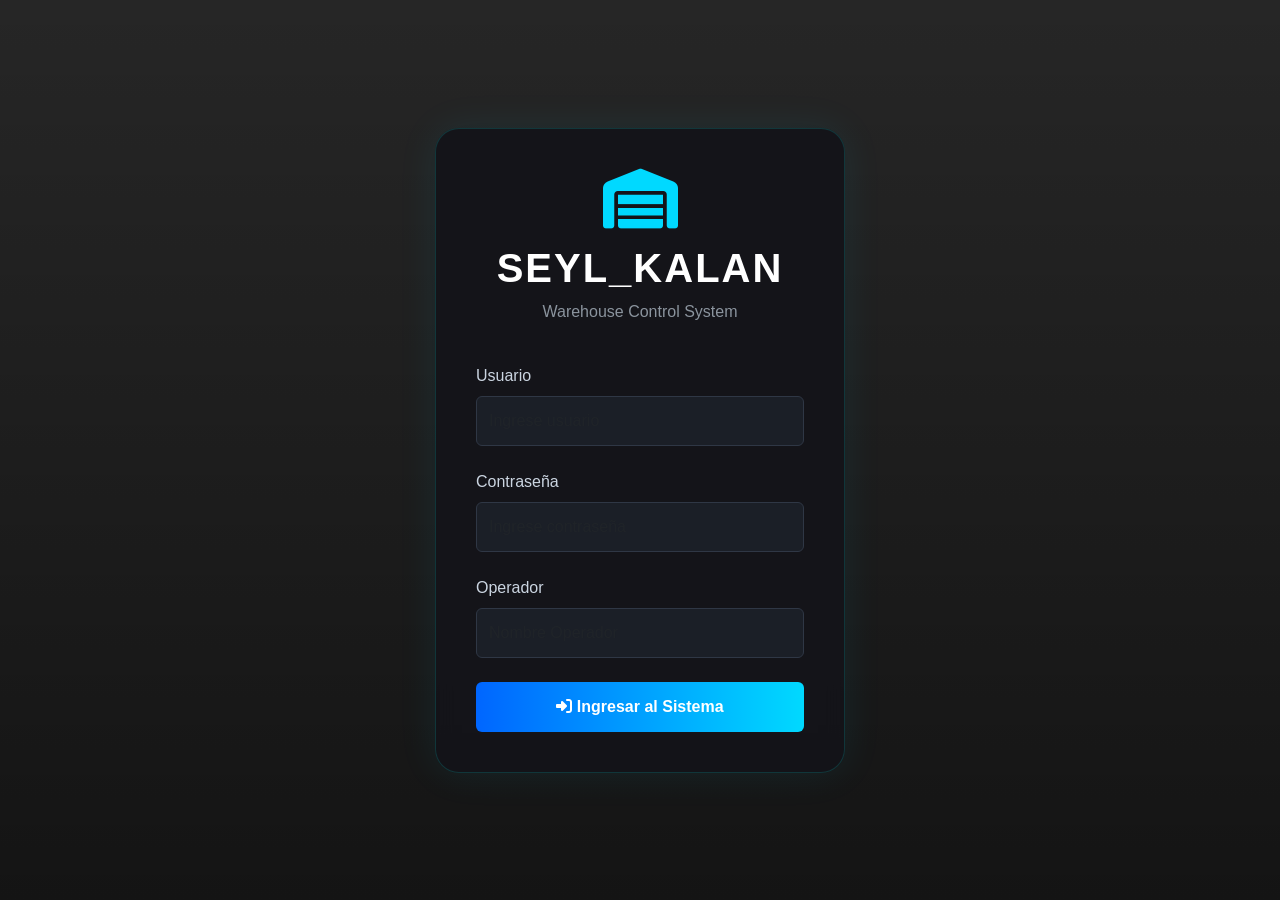
==== index.html @ 0a5665d8 "Add files via upload" ====
<!DOCTYPE html>
<html lang="es">

<head>
    <meta charset="UTF-8">
    <meta name="viewport" content="width=device-width, initial-scale=1.0">
    <title>SEYL_KALAN WMS</title>

    <link rel="icon" type="image/png" href="assets/img/logo.png">

    <!-- Bootstrap -->
    <link href="https://cdn.jsdelivr.net/npm/bootstrap@5.3.3/dist/css/bootstrap.min.css" rel="stylesheet">

    <!-- Icons -->
    <link rel="stylesheet"
        href="https://cdnjs.cloudflare.com/ajax/libs/font-awesome/6.5.2/css/all.min.css">

    <!-- CSS -->
    <link rel="stylesheet" href="../assets/css/style.css">
</head>

<body class="login-body">

    <div class="login-container">

        <div class="login-card">

            <div class="logo-section">
                <i class="fa-solid fa-warehouse logo-icon"></i>
                <h1>SEYL_KALAN</h1>
                <p>Warehouse Control System</p>
            </div>

            <form id="loginForm">

                <div class="mb-4">
                    <label>Usuario</label>
                    <input
    type="text"
    id="username"
    class="form-control custom-input"
    placeholder="Ingrese usuario">
                </div>

                <div class="mb-4">

                    <label>Contraseña</label>
                
                    <input
                        type="password"
                        id="password"
                        class="form-control custom-input"
                        placeholder="Ingrese contraseña">
                
                </div>
                
                <div class="mb-4">
                
                    <label>Operador</label>
                
                    <input
                        type="text"
                        id="operatorInput"
                        class="form-control custom-input"
                        placeholder="Nombre Operador">
                
                </div>

                <button type="submit" class="btn login-btn w-100">
                    <i class="fa-solid fa-right-to-bracket"></i>
                    Ingresar al Sistema
                </button>

            </form>

        </div>

    </div>

    <script src="assets/js/app.js"></script>

</body>

</html>
---- assets/css/style.css ----
/* =========================================
   GENERAL
========================================= */

body {

    margin: 0;

    padding: 0;

    font-family: 'Segoe UI', sans-serif;

}

/* =========================================
   LOGIN
========================================= */

.login-body {

    background:
        linear-gradient(rgba(0,0,0,.85), rgba(0,0,0,.92)),
        url('https://images.unsplash.com/photo-1586528116311-ad8dd3c8310d?q=80&w=2070');

    background-size: cover;

    background-position: center;

    height: 100vh;

    display: flex;

    justify-content: center;

    align-items: center;

}

.login-container {

    width: 100%;

    max-width: 450px;

    padding: 20px;

}

.login-card {

    background: rgba(20,20,25,.96);

    border:
        1px solid rgba(0,255,255,.15);

    border-radius: 24px;

    padding: 40px;

    backdrop-filter: blur(10px);

    box-shadow:
        0 0 40px rgba(0,217,255,.08);

}

.logo-section {

    text-align: center;

    margin-bottom: 40px;

}

.logo-icon {

    font-size: 60px;

    color: #00d9ff;

    margin-bottom: 15px;

}

.logo-section h1 {

    color: white;

    font-weight: 800;

    letter-spacing: 2px;

}

.logo-section p {

    color: #8b949e;

}

.custom-input {

    background: #1b1f27;

    border:
        1px solid #2f3745;

    color: white;

    height: 50px;

}

.custom-input:focus {

    background: #1b1f27;

    color: white;

    border-color: #00d9ff;

    box-shadow:
        0 0 10px rgba(0,217,255,.2);

}

label {

    color: #cbd5e1;

    margin-bottom: 8px;

}

.login-btn {

    background:
        linear-gradient(90deg,#0066ff,#00d9ff);

    border: none;

    height: 50px;

    font-weight: bold;

    color: white;

    transition: .3s;

}

.login-btn:hover {

    transform: translateY(-2px);

    box-shadow:
        0 0 20px rgba(0,217,255,.25);

}

/* =========================================
   DASHBOARD
========================================= */

.dashboard-body {

    background: #0f1117;

    display: flex;

}

/* =========================================
   SIDEBAR
========================================= */

.sidebar {

    width: 260px;

    height: 100vh;

    background: #161b22;

    border-right:
        1px solid rgba(255,255,255,.05);

    position: fixed;

    padding-top: 20px;

}

.sidebar-logo {

    color: #00d9ff;

    font-size: 22px;

    font-weight: 800;

    padding: 20px;

    border-bottom:
        1px solid rgba(255,255,255,.05);

}

.sidebar ul {

    list-style: none;

    padding: 20px;

}

.sidebar ul li {

    color: #c9d1d9;

    padding: 15px;

    margin-bottom: 10px;

    border-radius: 14px;

    transition: .3s;

    cursor: pointer;

    font-size: 15px;

}

.sidebar ul li:hover,
.sidebar ul .active {

    background:
        linear-gradient(90deg,#0066ff,#00d9ff);

    color: white;

}

/* =========================================
   MAIN
========================================= */

.main-content {

    margin-left: 260px;

    padding: 30px;

    width: 100%;

}

/* =========================================
   TOPBAR
========================================= */

.topbar {

    display: flex;

    justify-content: space-between;

    align-items: center;

    margin-bottom: 25px;

}

.topbar h2 {

    color: white;

    font-size: 34px;

    font-weight: 800;

}

.user-box {

    background: #1c2128;

    padding: 12px 20px;

    border-radius: 14px;

    color: #00d9ff;

    font-weight: 600;

}

/* =========================================
   DASHBOARD CARDS
========================================= */

.dashboard-card {

    background: #111827;

    border-radius: 20px;

    padding: 25px;

    min-height: 150px;

    display: flex;

    flex-direction: column;

    justify-content: center;

    border:
        1px solid rgba(255,255,255,.04);

    transition: .3s;

}

.dashboard-card:hover {

    transform: translateY(-4px);

    box-shadow:
        0 0 25px rgba(0,217,255,.08);

}

.dashboard-card h5 {

    color: #94a3b8;

    font-size: 18px;

    font-weight: 600;

    margin-bottom: 10px;

}

.dashboard-card h2 {

    font-size: 52px;

    font-weight: 800;

    margin: 0;

    color: white;

}

/* COLORS */

.dashboard-card.success h2 {

    color: #00ff99;

}

.dashboard-card.warning h2 {

    color: #ffcc00;

}

.dashboard-card.danger h2 {

    color: #ff4d4d;

}

/* =========================================
   MINI KPI CARDS
========================================= */

.mini-kpi-card {

    background: #111827;

    border-radius: 20px;

    padding: 25px;

    min-height: 190px;

    display: flex;

    flex-direction: column;

    justify-content: center;

    border:
        1px solid rgba(255,255,255,.04);

    transition: .3s;

}

.mini-kpi-card:hover {

    transform: translateY(-4px);

}

.mini-kpi-card h5 {

    color: #d1d5db;

    font-size: 18px;

    font-weight: 600;

    margin-bottom: 15px;

}

.mini-kpi-card h1 {

    font-size: 58px;

    font-weight: 800;

    margin-bottom: 10px;

    color: white;

}

.mini-kpi-card p {

    color: #94a3b8;

    margin: 0;

    font-size: 15px;

}

/* MINI COLORS */

.mini-kpi-card.success h1 {

    color: #00ff99;

}

.mini-kpi-card.warning h1 {

    color: #ffcc00;

}

.mini-kpi-card.danger h1 {

    color: #ff4d4d;

}

.mini-kpi-card.info h1 {

    color: #00cfff;

}

/* =========================================
   CHART CARD
========================================= */

.chart-card {

    background: #161b22;

    border-radius: 20px;

    padding: 25px;

    min-height: 480px;

    border:
        1px solid rgba(255,255,255,.04);

}

.chart-card h3 {

    color: white;

    font-size: 30px;

    font-weight: 700;

    margin-bottom: 25px;

}

.chart-card canvas {

    max-height: 320px !important;

}

/* =========================================
   TABLE SECTION
========================================= */

.table-section {

    background: #161b22;

    border-radius: 20px;

    padding: 25px;

    border:
        1px solid rgba(255,255,255,.04);

}

.table-header h4 {

    color: white;

    font-size: 28px;

    font-weight: 700;

    margin-bottom: 20px;

}

.table {

    margin-bottom: 0;

}

.table td,
.table th {

    vertical-align: middle;

}

/* =========================================
   UPLOAD
========================================= */

.upload-card {

    background: #161b22;

    border-radius: 20px;

    padding: 40px;

    text-align: center;

    border:
        1px solid rgba(255,255,255,.04);

}

.upload-icon {

    font-size: 60px;

    color: #00d9ff;

    margin-bottom: 20px;

}

.upload-card h3 {

    color: white;

}

.upload-card p {

    color: #8b949e;

}

.upload-card input {

    background: #0f1117;

    color: white;

    border:
        1px solid #2f3745;

}

/* =========================================
   SEARCH
========================================= */

.search-card {

    background: #161b22;

    padding: 30px;

    border-radius: 20px;

    border:
        1px solid rgba(255,255,255,.04);

}

.search-btn {

    height: 50px;

    background:
        linear-gradient(90deg,#0066ff,#00d9ff);

    border: none;

    color: white;

    font-weight: 700;

}

.search-btn:hover {

    box-shadow:
        0 0 20px rgba(0,217,255,.2);

}

/* =========================================
   SCANNER
========================================= */

.scanner-card {

    background: #161b22;

    padding: 30px;

    border-radius: 20px;

    border:
        1px solid rgba(255,255,255,.04);

}

/* =========================================
   RESPONSIVE
========================================= */

@media(max-width: 768px){

    .sidebar {

        width: 95px;

    }

    .main-content {

        margin-left: 95px;

        padding: 20px;

    }

    .sidebar-logo span {

        display: none;

    }

    .sidebar ul li {

        text-align: center;

        font-size: 12px;

    }

    .topbar {

        flex-direction: column;

        align-items: flex-start;

        gap: 15px;

    }

}

/* ===================================== */
/* DASHBOARD NUEVO */
/* ===================================== */

.dashboard-title {

    color: white;

    font-size: 32px;

    font-weight: 700;

    margin-bottom: 5px;

}

.dashboard-subtitle {

    color: #8b949e;

    margin: 0;

}

/* KPI */

.dashboard-card {

    position: relative;

    overflow: hidden;

}

.dashboard-card p {

    color: #8b949e;

    margin: 0;

    font-size: 14px;

}

/* ICONOS */

.card-icon {

    width: 55px;
    height: 55px;

    border-radius: 14px;

    display: flex;
    justify-content: center;
    align-items: center;

    margin-bottom: 20px;

    font-size: 22px;

}

.card-icon.blue {

    background:
        rgba(0, 140, 255, .15);

    color: #008cff;

}

.card-icon.green {

    background:
        rgba(0, 255, 153, .15);

    color: #00ff99;

}

.card-icon.red {

    background:
        rgba(255, 77, 77, .15);

    color: #ff4d4d;

}

.card-icon.yellow {

    background:
        rgba(255, 204, 0, .15);

    color: #ffcc00;

}

/* EXACTITUD */

.accuracy-card {

    text-align: center;

    min-height: 100%;

}

.accuracy-circle {

    width: 220px;
    height: 220px;

    margin: 25px auto;

    border-radius: 50%;

    display: flex;
    justify-content: center;
    align-items: center;

    background:
        radial-gradient(
            circle,
            rgba(0,255,153,.18),
            rgba(0,255,153,.04)
        );

    border:
        10px solid rgba(0,255,153,.25);

    box-shadow:
        0 0 40px rgba(0,255,153,.15);

}

.accuracy-circle span {

    font-size: 52px;

    font-weight: 800;

    color: #00ff99;

}

/* CHART */

.chart-card {

    background: #161b22;

    border-radius: 18px;

    padding: 25px;

    border:
        1px solid rgba(255,255,255,.05);

    height: 100%;

}

.chart-header {

    margin-bottom: 20px;

}

.chart-header h4 {

    color: white;

    margin: 0;

}

.chart-card canvas {

    height: 320px !important;

}

/* TABLA */

.table-section {

    background: #161b22;

    padding: 25px;

    border-radius: 18px;

    border:
        1px solid rgba(255,255,255,.05);

}

.table thead th {

    color: #8b949e;

    border-bottom:
        1px solid rgba(255,255,255,.08);

}

.table tbody td {

    color: white;

    border-color:
        rgba(255,255,255,.03);

}

/* RESPONSIVE */

@media(max-width: 768px){

    .accuracy-circle {

        width: 180px;
        height: 180px;

    }

    .accuracy-circle span {

        font-size: 40px;

    }

}
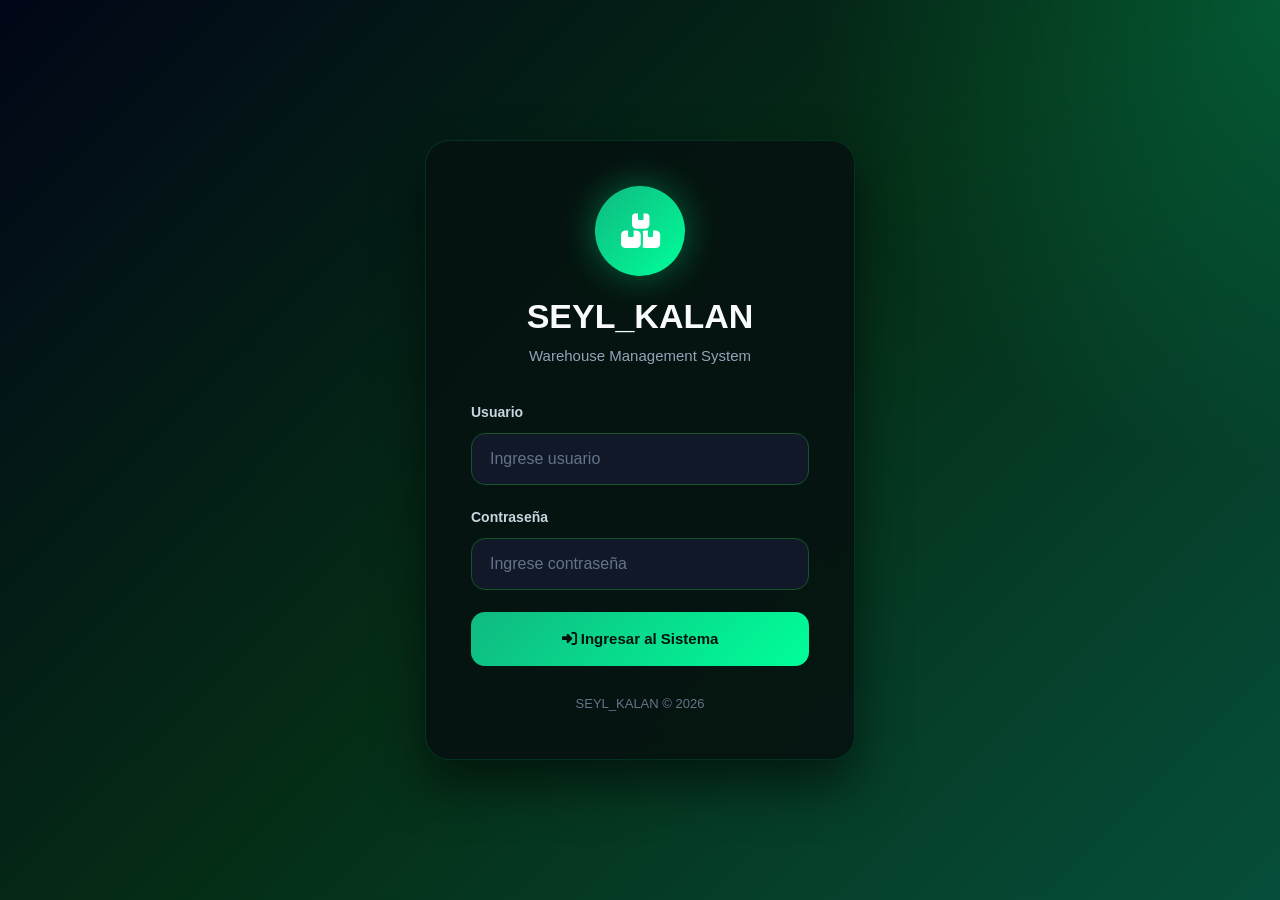
==== commit d4b9702f: "Add files via upload" ====
--- a/index.html
+++ b/index.html
@@ -2,76 +2,97 @@
 <html lang="es">
 
 <head>
+
     <meta charset="UTF-8">
     <meta name="viewport" content="width=device-width, initial-scale=1.0">
+
     <title>SEYL_KALAN WMS</title>
 
-    <link rel="icon" type="image/png" href="assets/img/logo.png">
+    <!-- Bootstrap -->
+    <link
+        href="https://cdn.jsdelivr.net/npm/bootstrap@5.3.3/dist/css/bootstrap.min.css"
+        rel="stylesheet">
 
-    <!-- Bootstrap -->
-    <link href="https://cdn.jsdelivr.net/npm/bootstrap@5.3.3/dist/css/bootstrap.min.css" rel="stylesheet">
-
-    <!-- Icons -->
-    <link rel="stylesheet"
+    <!-- FontAwesome -->
+    <link
+        rel="stylesheet"
         href="https://cdnjs.cloudflare.com/ajax/libs/font-awesome/6.5.2/css/all.min.css">
 
     <!-- CSS -->
-    <link rel="stylesheet" href="../assets/css/style.css">
+    <link rel="stylesheet" href="assets/css/style.css">
+
 </head>
 
 <body class="login-body">
 
-    <div class="login-container">
+    <div class="login-overlay"></div>
+
+    <div class="login-wrapper">
 
         <div class="login-card">
 
-            <div class="logo-section">
-                <i class="fa-solid fa-warehouse logo-icon"></i>
+            <div class="login-logo">
+
+                <div class="logo-circle">
+                    <i class="fa-solid fa-boxes-stacked"></i>
+                </div>
+
                 <h1>SEYL_KALAN</h1>
-                <p>Warehouse Control System</p>
+
+                <p>
+                    Warehouse Management System
+                </p>
+
             </div>
 
             <form id="loginForm">
 
-                <div class="mb-4">
-                    <label>Usuario</label>
+                <div class="input-group-custom">
+
+                    <label>
+                        Usuario
+                    </label>
+
                     <input
-    type="text"
-    id="username"
-    class="form-control custom-input"
-    placeholder="Ingrese usuario">
+                        type="text"
+                        id="username"
+                        class="form-control custom-input"
+                        placeholder="Ingrese usuario">
+
                 </div>
 
-                <div class="mb-4">
+                <div class="input-group-custom">
 
-                    <label>Contraseña</label>
-                
+                    <label>
+                        Contraseña
+                    </label>
+
                     <input
                         type="password"
                         id="password"
                         class="form-control custom-input"
                         placeholder="Ingrese contraseña">
-                
-                </div>
-                
-                <div class="mb-4">
-                
-                    <label>Operador</label>
-                
-                    <input
-                        type="text"
-                        id="operatorInput"
-                        class="form-control custom-input"
-                        placeholder="Nombre Operador">
-                
+
                 </div>
 
-                <button type="submit" class="btn login-btn w-100">
+            
+                <button
+                    type="submit"
+                    class="btn login-btn w-100">
+
                     <i class="fa-solid fa-right-to-bracket"></i>
+
                     Ingresar al Sistema
+
                 </button>
 
             </form>
+
+            <div class="login-footer">
+
+                SEYL_KALAN © 2026
+
+            </div>
 
         </div>
 
--- a/assets/css/style.css
+++ b/assets/css/style.css
@@ -1,754 +1,628 @@
 /* =========================================
-   GENERAL
-========================================= */
-
-body {
-
+   RESET
+========================================= */
+
+*{
     margin: 0;
-
     padding: 0;
+    box-sizing: border-box;
+}
+
+/* =========================================
+   BODY
+========================================= */
+
+body{
 
     font-family: 'Segoe UI', sans-serif;
 
+    background: #07130f;
+
+    color: #f8fafc;
 }
 
 /* =========================================
    LOGIN
 ========================================= */
 
-.login-body {
-
-    background:
-        linear-gradient(rgba(0,0,0,.85), rgba(0,0,0,.92)),
-        url('https://images.unsplash.com/photo-1586528116311-ad8dd3c8310d?q=80&w=2070');
-
-    background-size: cover;
-
-    background-position: center;
-
+.login-body{
+
+    min-height: 100vh;
+
+    display: flex;
+    align-items: center;
+    justify-content: center;
+
+    background:
+        linear-gradient(
+            135deg,
+            #020617,
+            #052e16,
+            #064e3b
+        );
+
+    overflow: hidden;
+
+    position: relative;
+}
+
+.login-overlay{
+
+    position: absolute;
+
+    width: 100%;
+    height: 100%;
+
+    background:
+        radial-gradient(
+            circle at top right,
+            rgba(0,255,153,.18),
+            transparent 30%
+        );
+}
+
+.login-wrapper{
+
+    width: 100%;
+
+    display: flex;
+    justify-content: center;
+    align-items: center;
+
+    z-index: 10;
+}
+
+.login-card{
+
+    width: 430px;
+
+    background:
+        rgba(6,20,16,.95);
+
+    border:
+        1px solid rgba(0,255,153,.12);
+
+    border-radius: 24px;
+
+    padding: 45px;
+
+    backdrop-filter: blur(12px);
+
+    box-shadow:
+        0 25px 50px rgba(0,0,0,0.55);
+
+    animation: fadeIn .4s ease;
+}
+
+@keyframes fadeIn{
+
+    from{
+
+        opacity: 0;
+
+        transform: translateY(20px);
+    }
+
+    to{
+
+        opacity: 1;
+
+        transform: translateY(0);
+    }
+}
+
+.login-logo{
+
+    text-align: center;
+
+    margin-bottom: 35px;
+}
+
+.logo-circle{
+
+    width: 90px;
+    height: 90px;
+
+    margin: auto auto 20px auto;
+
+    border-radius: 50%;
+
+    background:
+        linear-gradient(
+            135deg,
+            #10b981,
+            #00ff99
+        );
+
+    display: flex;
+    justify-content: center;
+    align-items: center;
+
+    font-size: 35px;
+
+    color: white;
+
+    box-shadow:
+        0 0 35px rgba(0,255,153,.35);
+}
+
+.login-logo h1{
+
+    font-size: 34px;
+
+    font-weight: 700;
+
+    margin-bottom: 8px;
+}
+
+.login-logo p{
+
+    color: #94a3b8;
+
+    font-size: 15px;
+}
+
+.input-group-custom{
+
+    margin-bottom: 22px;
+}
+
+.input-group-custom label{
+
+    display: block;
+
+    margin-bottom: 10px;
+
+    color: #cbd5e1;
+
+    font-size: 14px;
+
+    font-weight: 600;
+}
+
+.custom-input{
+
+    width: 100%;
+
+    height: 52px;
+
+    border-radius: 14px;
+
+    background: #111827;
+
+    border: 1px solid #14532d;
+
+    color: white;
+
+    padding-left: 18px;
+
+    transition: .25s ease;
+}
+
+.custom-input:focus{
+
+    outline: none;
+
+    background: #07130f;
+
+    border-color: #00ff99;
+
+    box-shadow:
+        0 0 0 3px rgba(0,255,153,.18);
+}
+
+.custom-input::placeholder{
+
+    color: #64748b;
+}
+
+.login-btn{
+
+    width: 100%;
+
+    height: 54px;
+
+    border: none;
+
+    border-radius: 14px;
+
+    background:
+        linear-gradient(
+            135deg,
+            #10b981,
+            #00ff99
+        );
+
+    color: #02120d;
+
+    font-size: 15px;
+
+    font-weight: 800;
+
+    transition: .25s ease;
+}
+
+.login-btn:hover{
+
+    transform: translateY(-2px);
+
+    box-shadow:
+        0 10px 30px rgba(0,255,153,.28);
+}
+
+.login-footer{
+
+    text-align: center;
+
+    margin-top: 28px;
+
+    color: #64748b;
+
+    font-size: 13px;
+}
+
+/* =========================================
+   DASHBOARD BODY
+========================================= */
+
+.dashboard-body{
+
+    background: #07130f;
+
+    min-height: 100vh;
+}
+
+/* =========================================
+   SIDEBAR
+========================================= */
+
+.sidebar{
+
+    position: fixed;
+
+    top: 0;
+    left: 0;
+
+    width: 280px;
     height: 100vh;
 
-    display: flex;
-
+    background:
+        linear-gradient(
+            180deg,
+            #02120d,
+            #052e16
+        );
+
+    border-right:
+        1px solid rgba(0,255,153,.08);
+
+    display: flex;
+    flex-direction: column;
+    justify-content: space-between;
+
+    z-index: 9999;
+}
+
+/* HEADER */
+
+.sidebar-header{
+
+    padding: 28px 24px;
+
+    border-bottom:
+        1px solid rgba(255,255,255,0.05);
+}
+
+.sidebar-logo{
+
+    display: flex;
+    align-items: center;
+
+    gap: 16px;
+}
+
+.sidebar-logo-icon{
+
+    width: 54px;
+    height: 54px;
+
+    border-radius: 16px;
+
+    background:
+        linear-gradient(
+            135deg,
+            #10b981,
+            #00ff99
+        );
+
+    display: flex;
+    align-items: center;
     justify-content: center;
 
-    align-items: center;
-
-}
-
-.login-container {
-
-    width: 100%;
-
-    max-width: 450px;
-
-    padding: 20px;
-
-}
-
-.login-card {
-
-    background: rgba(20,20,25,.96);
+    font-size: 22px;
+
+    color: #02120d;
+
+    box-shadow:
+        0 0 25px rgba(0,255,153,.35);
+}
+
+.sidebar-logo h3{
+
+    margin: 0;
+
+    font-size: 20px;
+
+    font-weight: 700;
+
+    color: white;
+}
+
+.sidebar-logo span{
+
+    font-size: 12px;
+
+    color: #94a3b8;
+}
+
+/* MENU */
+
+.sidebar-menu{
+
+    list-style: none;
+
+    padding: 20px 14px;
+
+    margin: 0;
+
+    flex: 1;
+}
+
+.sidebar-menu li{
+
+    height: 56px;
+
+    display: flex;
+    align-items: center;
+
+    gap: 16px;
+
+    padding: 0 18px;
+
+    margin-bottom: 10px;
+
+    border-radius: 16px;
+
+    color: #d1fae5;
+
+    font-size: 15px;
+
+    font-weight: 500;
+
+    cursor: pointer;
+
+    transition: .25s ease;
+}
+
+.sidebar-menu li i{
+
+    width: 22px;
+
+    text-align: center;
+
+    font-size: 17px;
+}
+
+.sidebar-menu li:hover{
+
+    background:
+        rgba(0,255,153,.12);
+
+    color: white;
+
+    transform: translateX(4px);
+}
+
+.sidebar-menu .active{
+
+    background:
+        linear-gradient(
+            135deg,
+            #10b981,
+            #00ff99
+        );
+
+    color: #02120d;
+
+    font-weight: 700;
+
+    box-shadow:
+        0 8px 20px rgba(0,255,153,.25);
+}
+
+/* FOOTER */
+
+.sidebar-footer{
+
+    padding: 22px;
+
+    border-top:
+        1px solid rgba(255,255,255,0.05);
+}
+
+.system-status{
+
+    height: 48px;
+
+    border-radius: 14px;
+
+    background:
+        rgba(0,255,153,.12);
 
     border:
-        1px solid rgba(0,255,255,.15);
-
-    border-radius: 24px;
-
-    padding: 40px;
-
-    backdrop-filter: blur(10px);
+        1px solid rgba(0,255,153,.2);
+
+    display: flex;
+    align-items: center;
+    justify-content: center;
+
+    gap: 10px;
+
+    color: #00ff99;
+
+    font-size: 14px;
+
+    font-weight: 600;
+}
+
+.status-dot{
+
+    width: 10px;
+    height: 10px;
+
+    border-radius: 50%;
+
+    background: #00ff99;
 
     box-shadow:
-        0 0 40px rgba(0,217,255,.08);
-
-}
-
-.logo-section {
-
-    text-align: center;
-
-    margin-bottom: 40px;
-
-}
-
-.logo-icon {
-
-    font-size: 60px;
-
-    color: #00d9ff;
-
-    margin-bottom: 15px;
-
-}
-
-.logo-section h1 {
+        0 0 10px #00ff99;
+}
+
+/* =========================================
+   MAIN CONTENT
+========================================= */
+
+.main-content{
+
+    margin-left: 280px;
+
+    padding: 28px;
+
+    min-height: 100vh;
+}
+
+/* =========================================
+   TOPBAR
+========================================= */
+
+.topbar{
+
+    display: flex;
+    justify-content: space-between;
+    align-items: center;
+
+    margin-bottom: 28px;
+}
+
+.topbar h2{
+
+    font-size: 34px;
+
+    font-weight: 800;
 
     color: white;
+}
+
+.user-box{
+
+    background: #0f1f18;
+
+    border:
+        1px solid rgba(0,255,153,.08);
+
+    padding: 12px 20px;
+
+    border-radius: 14px;
+
+    color: #00ff99;
+
+    font-weight: 600;
+}
+
+/* =========================================
+   DASHBOARD CARDS
+========================================= */
+
+.dashboard-card{
+
+    background: #0f1f18;
+
+    border-radius: 20px;
+
+    padding: 26px;
+
+    min-height: 160px;
+
+    border:
+        1px solid rgba(0,255,153,.06);
+
+    transition: .25s ease;
+
+    overflow: hidden;
+
+    position: relative;
+}
+
+.dashboard-card:hover{
+
+    transform: translateY(-4px);
+
+    box-shadow:
+        0 0 35px rgba(0,255,153,.08);
+}
+
+.dashboard-card h5{
+
+    color: #a7f3d0;
+
+    font-size: 17px;
+
+    margin-bottom: 12px;
+}
+
+.dashboard-card h2{
+
+    font-size: 52px;
 
     font-weight: 800;
 
-    letter-spacing: 2px;
-
-}
-
-.logo-section p {
-
-    color: #8b949e;
-
-}
-
-.custom-input {
-
-    background: #1b1f27;
-
-    border:
-        1px solid #2f3745;
-
-    color: white;
-
-    height: 50px;
-
-}
-
-.custom-input:focus {
-
-    background: #1b1f27;
-
-    color: white;
-
-    border-color: #00d9ff;
-
-    box-shadow:
-        0 0 10px rgba(0,217,255,.2);
-
-}
-
-label {
-
-    color: #cbd5e1;
-
-    margin-bottom: 8px;
-
-}
-
-.login-btn {
-
-    background:
-        linear-gradient(90deg,#0066ff,#00d9ff);
-
-    border: none;
-
-    height: 50px;
-
-    font-weight: bold;
-
-    color: white;
-
-    transition: .3s;
-
-}
-
-.login-btn:hover {
-
-    transform: translateY(-2px);
-
-    box-shadow:
-        0 0 20px rgba(0,217,255,.25);
-
-}
-
-/* =========================================
-   DASHBOARD
-========================================= */
-
-.dashboard-body {
-
-    background: #0f1117;
-
-    display: flex;
-
-}
-
-/* =========================================
-   SIDEBAR
-========================================= */
-
-.sidebar {
-
-    width: 260px;
-
-    height: 100vh;
-
-    background: #161b22;
-
-    border-right:
-        1px solid rgba(255,255,255,.05);
-
-    position: fixed;
-
-    padding-top: 20px;
-
-}
-
-.sidebar-logo {
-
-    color: #00d9ff;
-
-    font-size: 22px;
-
-    font-weight: 800;
-
-    padding: 20px;
-
-    border-bottom:
-        1px solid rgba(255,255,255,.05);
-
-}
-
-.sidebar ul {
-
-    list-style: none;
-
-    padding: 20px;
-
-}
-
-.sidebar ul li {
-
-    color: #c9d1d9;
-
-    padding: 15px;
-
-    margin-bottom: 10px;
-
-    border-radius: 14px;
-
-    transition: .3s;
-
-    cursor: pointer;
-
-    font-size: 15px;
-
-}
-
-.sidebar ul li:hover,
-.sidebar ul .active {
-
-    background:
-        linear-gradient(90deg,#0066ff,#00d9ff);
-
-    color: white;
-
-}
-
-/* =========================================
-   MAIN
-========================================= */
-
-.main-content {
-
-    margin-left: 260px;
-
-    padding: 30px;
-
-    width: 100%;
-
-}
-
-/* =========================================
-   TOPBAR
-========================================= */
-
-.topbar {
-
-    display: flex;
-
-    justify-content: space-between;
-
-    align-items: center;
-
-    margin-bottom: 25px;
-
-}
-
-.topbar h2 {
-
-    color: white;
-
-    font-size: 34px;
-
-    font-weight: 800;
-
-}
-
-.user-box {
-
-    background: #1c2128;
-
-    padding: 12px 20px;
-
-    border-radius: 14px;
-
-    color: #00d9ff;
-
-    font-weight: 600;
-
-}
-
-/* =========================================
-   DASHBOARD CARDS
-========================================= */
-
-.dashboard-card {
-
-    background: #111827;
-
-    border-radius: 20px;
-
-    padding: 25px;
-
-    min-height: 150px;
-
-    display: flex;
-
-    flex-direction: column;
-
-    justify-content: center;
-
-    border:
-        1px solid rgba(255,255,255,.04);
-
-    transition: .3s;
-
-}
-
-.dashboard-card:hover {
-
-    transform: translateY(-4px);
-
-    box-shadow:
-        0 0 25px rgba(0,217,255,.08);
-
-}
-
-.dashboard-card h5 {
+    margin: 0;
+}
+
+.dashboard-card p{
 
     color: #94a3b8;
 
-    font-size: 18px;
-
-    font-weight: 600;
-
-    margin-bottom: 10px;
-
-}
-
-.dashboard-card h2 {
-
-    font-size: 52px;
-
-    font-weight: 800;
-
-    margin: 0;
-
-    color: white;
-
+    margin-top: 10px;
+
+    font-size: 14px;
 }
 
 /* COLORS */
 
-.dashboard-card.success h2 {
+.dashboard-card.success h2{
 
     color: #00ff99;
-
-}
-
-.dashboard-card.warning h2 {
+}
+
+.dashboard-card.warning h2{
 
     color: #ffcc00;
-
-}
-
-.dashboard-card.danger h2 {
+}
+
+.dashboard-card.danger h2{
 
     color: #ff4d4d;
-
-}
-
-/* =========================================
-   MINI KPI CARDS
-========================================= */
-
-.mini-kpi-card {
-
-    background: #111827;
-
-    border-radius: 20px;
-
-    padding: 25px;
-
-    min-height: 190px;
-
-    display: flex;
-
-    flex-direction: column;
-
-    justify-content: center;
-
-    border:
-        1px solid rgba(255,255,255,.04);
-
-    transition: .3s;
-
-}
-
-.mini-kpi-card:hover {
-
-    transform: translateY(-4px);
-
-}
-
-.mini-kpi-card h5 {
-
-    color: #d1d5db;
-
-    font-size: 18px;
-
-    font-weight: 600;
-
-    margin-bottom: 15px;
-
-}
-
-.mini-kpi-card h1 {
-
-    font-size: 58px;
-
-    font-weight: 800;
-
-    margin-bottom: 10px;
-
-    color: white;
-
-}
-
-.mini-kpi-card p {
-
-    color: #94a3b8;
-
-    margin: 0;
-
-    font-size: 15px;
-
-}
-
-/* MINI COLORS */
-
-.mini-kpi-card.success h1 {
-
-    color: #00ff99;
-
-}
-
-.mini-kpi-card.warning h1 {
-
-    color: #ffcc00;
-
-}
-
-.mini-kpi-card.danger h1 {
-
-    color: #ff4d4d;
-
-}
-
-.mini-kpi-card.info h1 {
-
-    color: #00cfff;
-
-}
-
-/* =========================================
-   CHART CARD
-========================================= */
-
-.chart-card {
-
-    background: #161b22;
-
-    border-radius: 20px;
-
-    padding: 25px;
-
-    min-height: 480px;
-
-    border:
-        1px solid rgba(255,255,255,.04);
-
-}
-
-.chart-card h3 {
-
-    color: white;
-
-    font-size: 30px;
-
-    font-weight: 700;
-
-    margin-bottom: 25px;
-
-}
-
-.chart-card canvas {
-
-    max-height: 320px !important;
-
-}
-
-/* =========================================
-   TABLE SECTION
-========================================= */
-
-.table-section {
-
-    background: #161b22;
-
-    border-radius: 20px;
-
-    padding: 25px;
-
-    border:
-        1px solid rgba(255,255,255,.04);
-
-}
-
-.table-header h4 {
-
-    color: white;
-
-    font-size: 28px;
-
-    font-weight: 700;
-
-    margin-bottom: 20px;
-
-}
-
-.table {
-
-    margin-bottom: 0;
-
-}
-
-.table td,
-.table th {
-
-    vertical-align: middle;
-
-}
-
-/* =========================================
-   UPLOAD
-========================================= */
-
-.upload-card {
-
-    background: #161b22;
-
-    border-radius: 20px;
-
-    padding: 40px;
-
-    text-align: center;
-
-    border:
-        1px solid rgba(255,255,255,.04);
-
-}
-
-.upload-icon {
-
-    font-size: 60px;
-
-    color: #00d9ff;
-
-    margin-bottom: 20px;
-
-}
-
-.upload-card h3 {
-
-    color: white;
-
-}
-
-.upload-card p {
-
-    color: #8b949e;
-
-}
-
-.upload-card input {
-
-    background: #0f1117;
-
-    color: white;
-
-    border:
-        1px solid #2f3745;
-
-}
-
-/* =========================================
-   SEARCH
-========================================= */
-
-.search-card {
-
-    background: #161b22;
-
-    padding: 30px;
-
-    border-radius: 20px;
-
-    border:
-        1px solid rgba(255,255,255,.04);
-
-}
-
-.search-btn {
-
-    height: 50px;
-
-    background:
-        linear-gradient(90deg,#0066ff,#00d9ff);
-
-    border: none;
-
-    color: white;
-
-    font-weight: 700;
-
-}
-
-.search-btn:hover {
-
-    box-shadow:
-        0 0 20px rgba(0,217,255,.2);
-
-}
-
-/* =========================================
-   SCANNER
-========================================= */
-
-.scanner-card {
-
-    background: #161b22;
-
-    padding: 30px;
-
-    border-radius: 20px;
-
-    border:
-        1px solid rgba(255,255,255,.04);
-
-}
-
-/* =========================================
-   RESPONSIVE
-========================================= */
-
-@media(max-width: 768px){
-
-    .sidebar {
-
-        width: 95px;
-
-    }
-
-    .main-content {
-
-        margin-left: 95px;
-
-        padding: 20px;
-
-    }
-
-    .sidebar-logo span {
-
-        display: none;
-
-    }
-
-    .sidebar ul li {
-
-        text-align: center;
-
-        font-size: 12px;
-
-    }
-
-    .topbar {
-
-        flex-direction: column;
-
-        align-items: flex-start;
-
-        gap: 15px;
-
-    }
-
-}
-
-/* ===================================== */
-/* DASHBOARD NUEVO */
-/* ===================================== */
-
-.dashboard-title {
-
-    color: white;
-
-    font-size: 32px;
-
-    font-weight: 700;
-
-    margin-bottom: 5px;
-
-}
-
-.dashboard-subtitle {
-
-    color: #8b949e;
-
-    margin: 0;
-
-}
-
-/* KPI */
-
-.dashboard-card {
-
-    position: relative;
-
-    overflow: hidden;
-
-}
-
-.dashboard-card p {
-
-    color: #8b949e;
-
-    margin: 0;
-
-    font-size: 14px;
-
-}
-
-/* ICONOS */
-
-.card-icon {
+}
+
+.dashboard-card.info h2{
+
+    color: #10b981;
+}
+
+/* ICONS */
+
+.card-icon{
 
     width: 55px;
     height: 55px;
@@ -762,178 +636,411 @@
     margin-bottom: 20px;
 
     font-size: 22px;
-
-}
-
-.card-icon.blue {
-
-    background:
-        rgba(0, 140, 255, .15);
-
-    color: #008cff;
-
-}
-
-.card-icon.green {
-
-    background:
-        rgba(0, 255, 153, .15);
+}
+
+.card-icon.blue{
+
+    background:
+        rgba(16,185,129,.15);
+
+    color: #10b981;
+}
+
+.card-icon.green{
+
+    background:
+        rgba(0,255,153,.15);
 
     color: #00ff99;
-
-}
-
-.card-icon.red {
-
-    background:
-        rgba(255, 77, 77, .15);
+}
+
+.card-icon.red{
+
+    background:
+        rgba(255,77,77,.15);
 
     color: #ff4d4d;
-
-}
-
-.card-icon.yellow {
-
-    background:
-        rgba(255, 204, 0, .15);
+}
+
+.card-icon.yellow{
+
+    background:
+        rgba(255,204,0,.15);
 
     color: #ffcc00;
-
-}
-
-/* EXACTITUD */
-
-.accuracy-card {
+}
+
+/* =========================================
+   CHART CARD
+========================================= */
+
+.chart-card{
+
+    background: #0f1f18;
+
+    border-radius: 20px;
+
+    padding: 24px;
+
+    border:
+        1px solid rgba(0,255,153,.06);
+
+    height: 420px;
+
+    position: relative;
+
+    overflow: hidden;
+
+    display: flex;
+
+    flex-direction: column;
+}
+
+/* HEADER */
+
+.chart-header{
+
+    margin-bottom: 20px;
+
+    flex-shrink: 0;
+}
+
+.chart-header h4{
+
+    color: white;
+
+    font-size: 22px;
+
+    font-weight: 700;
+
+    margin: 0;
+}
+
+/* CANVAS */
+
+.chart-card canvas{
+
+    width: 100% !important;
+
+    height: 100% !important;
+
+    max-height: 320px !important;
+
+    flex: 1;
+}
+
+/* =========================================
+   LOGOUT
+========================================= */
+
+.sidebar-logout{
+
+    padding: 0 20px 20px 20px;
+}
+
+.logout-btn{
+
+    width: 100%;
+
+    height: 50px;
+
+    border: none;
+
+    border-radius: 14px;
+
+    background:
+        rgba(255,77,77,.12);
+
+    border:
+        1px solid rgba(255,77,77,.2);
+
+    color: #ff4d4d;
+
+    font-weight: 700;
+
+    transition: .25s ease;
+}
+
+.logout-btn:hover{
+
+    background:
+        rgba(255,77,77,.2);
+
+    transform: translateY(-2px);
+}
+
+/* =========================================
+   SIDEBAR SECTIONS
+========================================= */
+
+.sidebar-section-title{
+
+    padding: 18px 24px 10px 24px;
+
+    color: #6ee7b7;
+
+    font-size: 11px;
+
+    font-weight: 800;
+
+    letter-spacing: 2px;
+
+    text-transform: uppercase;
+
+    opacity: .7;
+}
+
+/* =========================================
+   SIDEBAR MENU
+========================================= */
+
+.sidebar-menu{
+
+    list-style: none;
+
+    padding: 0 14px;
+
+    margin: 0 0 12px 0;
+}
+
+.sidebar-menu li{
+
+    height: 52px;
+
+    display: flex;
+
+    align-items: center;
+
+    gap: 16px;
+
+    padding: 0 18px;
+
+    margin-bottom: 8px;
+
+    border-radius: 14px;
+
+    color: #d1fae5;
+
+    font-size: 15px;
+
+    font-weight: 500;
+
+    cursor: pointer;
+
+    transition: .25s ease;
+}
+
+.sidebar-menu li i{
+
+    width: 20px;
 
     text-align: center;
 
-    min-height: 100%;
-
-}
-
-.accuracy-circle {
-
-    width: 220px;
-    height: 220px;
-
-    margin: 25px auto;
-
-    border-radius: 50%;
-
-    display: flex;
-    justify-content: center;
-    align-items: center;
-
-    background:
-        radial-gradient(
-            circle,
-            rgba(0,255,153,.18),
-            rgba(0,255,153,.04)
+    font-size: 16px;
+}
+
+.sidebar-menu li:hover{
+
+    background:
+        rgba(0,255,153,.10);
+
+    color: white;
+
+    transform: translateX(4px);
+}
+
+.sidebar-menu .active{
+
+    background:
+        linear-gradient(
+            135deg,
+            #10b981,
+            #00ff99
         );
 
+    color: #02120d;
+
+    font-weight: 700;
+
+    box-shadow:
+        0 8px 20px rgba(0,255,153,.20);
+}
+
+/* =========================================
+   LOGOUT
+========================================= */
+
+.sidebar-logout{
+
+    margin-bottom: 18px;
+}
+
+.logout-btn{
+
+    width: 100%;
+
+    height: 50px;
+
+    border: none;
+
+    border-radius: 14px;
+
+    background:
+        rgba(255,77,77,.12);
+
     border:
-        10px solid rgba(0,255,153,.25);
+        1px solid rgba(255,77,77,.2);
+
+    color: #ff4d4d;
+
+    font-weight: 700;
+
+    transition: .25s ease;
+}
+
+.logout-btn:hover{
+
+    background:
+        rgba(255,77,77,.2);
+
+    transform: translateY(-2px);
+}
+
+/* =========================================
+   SIDEBAR GROUPS
+========================================= */
+
+.sidebar-group{
+
+    margin-bottom: 10px;
+}
+
+/* TITULO */
+
+.sidebar-group-title{
+
+    height: 46px;
+
+    padding: 0 24px;
+
+    display: flex;
+
+    align-items: center;
+
+    justify-content: space-between;
+
+    cursor: pointer;
+
+    color: #6ee7b7;
+
+    font-size: 12px;
+
+    font-weight: 800;
+
+    letter-spacing: 1.5px;
+
+    transition: .25s ease;
+}
+
+.sidebar-group-title:hover{
+
+    color: white;
+}
+
+.sidebar-group-title i{
+
+    font-size: 12px;
+}
+
+/* MENU */
+
+.sidebar-menu{
+
+    list-style: none;
+
+    padding: 0 14px;
+
+    margin: 0;
+
+    overflow: hidden;
+
+    max-height: 0;
+
+    transition: .35s ease;
+}
+
+/* OPEN */
+
+.sidebar-menu.open{
+
+    max-height: 500px;
+}
+
+/* ITEMS */
+
+.sidebar-menu li{
+
+    height: 52px;
+
+    display: flex;
+
+    align-items: center;
+
+    gap: 16px;
+
+    padding: 0 18px;
+
+    margin-bottom: 8px;
+
+    border-radius: 14px;
+
+    color: #d1fae5;
+
+    font-size: 15px;
+
+    font-weight: 500;
+
+    cursor: pointer;
+
+    transition: .25s ease;
+}
+
+.sidebar-menu li i{
+
+    width: 20px;
+
+    text-align: center;
+
+    font-size: 16px;
+}
+
+/* HOVER */
+
+.sidebar-menu li:hover{
+
+    background:
+        rgba(0,255,153,.10);
+
+    color: white;
+
+    transform: translateX(4px);
+}
+
+/* ACTIVE */
+
+.sidebar-menu .active{
+
+    background:
+        linear-gradient(
+            135deg,
+            #10b981,
+            #00ff99
+        );
+
+    color: #02120d;
+
+    font-weight: 700;
 
     box-shadow:
-        0 0 40px rgba(0,255,153,.15);
-
-}
-
-.accuracy-circle span {
-
-    font-size: 52px;
-
-    font-weight: 800;
-
-    color: #00ff99;
-
-}
-
-/* CHART */
-
-.chart-card {
-
-    background: #161b22;
-
-    border-radius: 18px;
-
-    padding: 25px;
-
-    border:
-        1px solid rgba(255,255,255,.05);
-
-    height: 100%;
-
-}
-
-.chart-header {
-
-    margin-bottom: 20px;
-
-}
-
-.chart-header h4 {
-
-    color: white;
-
-    margin: 0;
-
-}
-
-.chart-card canvas {
-
-    height: 320px !important;
-
-}
-
-/* TABLA */
-
-.table-section {
-
-    background: #161b22;
-
-    padding: 25px;
-
-    border-radius: 18px;
-
-    border:
-        1px solid rgba(255,255,255,.05);
-
-}
-
-.table thead th {
-
-    color: #8b949e;
-
-    border-bottom:
-        1px solid rgba(255,255,255,.08);
-
-}
-
-.table tbody td {
-
-    color: white;
-
-    border-color:
-        rgba(255,255,255,.03);
-
-}
-
-/* RESPONSIVE */
-
-@media(max-width: 768px){
-
-    .accuracy-circle {
-
-        width: 180px;
-        height: 180px;
-
-    }
-
-    .accuracy-circle span {
-
-        font-size: 40px;
-
-    }
-
+        0 8px 20px rgba(0,255,153,.20);
 }
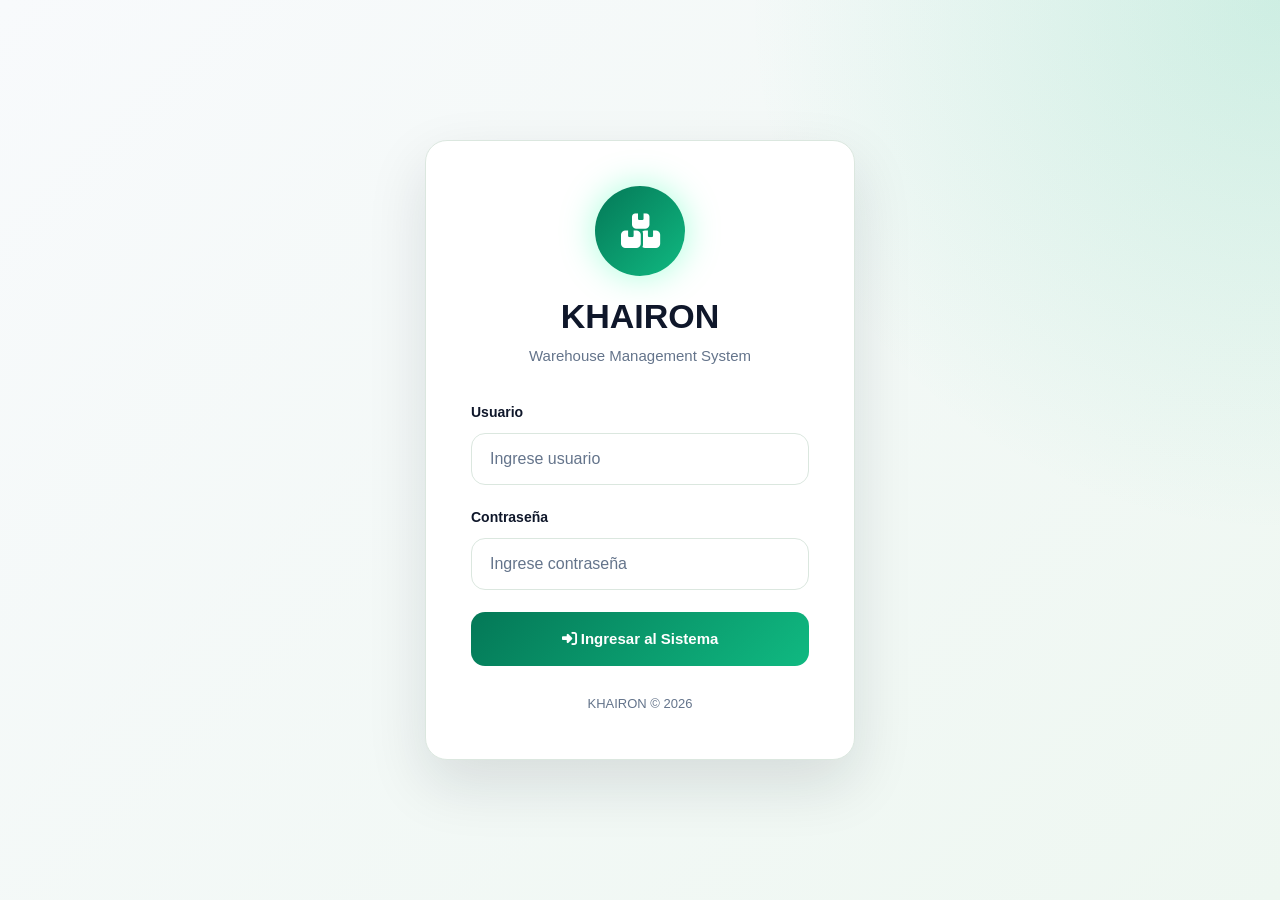
==== commit c792008d: "Add files via upload" ====
--- a/index.html
+++ b/index.html
@@ -6,7 +6,7 @@
     <meta charset="UTF-8">
     <meta name="viewport" content="width=device-width, initial-scale=1.0">
 
-    <title>SEYL_KALAN WMS</title>
+    <title>KHAIRON WMS</title>
 
     <!-- Bootstrap -->
     <link
@@ -37,7 +37,7 @@
                     <i class="fa-solid fa-boxes-stacked"></i>
                 </div>
 
-                <h1>SEYL_KALAN</h1>
+                <h1>KHAIRON</h1>
 
                 <p>
                     Warehouse Management System
@@ -90,7 +90,7 @@
 
             <div class="login-footer">
 
-                SEYL_KALAN © 2026
+                KHAIRON © 2026
 
             </div>
 
@@ -102,4 +102,4 @@
 
 </body>
 
-</html>+</html>
--- a/assets/css/style.css
+++ b/assets/css/style.css
@@ -867,6 +867,979 @@
 }
 
 /* =========================================
+   KHAIRON SIDEBAR FINAL LAYER
+========================================= */
+
+.sidebar{
+
+    background:
+        linear-gradient(
+            180deg,
+            #06110d 0%,
+            #0b1f17 55%,
+            #04100c 100%
+        ) !important;
+
+    border-right: 1px solid rgba(167,243,208,.16) !important;
+
+    box-shadow:
+        18px 0 45px rgba(15,23,42,.20);
+}
+
+.sidebar-header{
+
+    padding: 26px 22px 20px 22px !important;
+
+    border-bottom: 1px solid rgba(167,243,208,.10) !important;
+}
+
+.sidebar-logo{
+
+    gap: 14px !important;
+}
+
+.sidebar-logo-icon{
+
+    width: 50px !important;
+
+    height: 50px !important;
+
+    border-radius: 14px !important;
+
+    background:
+        linear-gradient(
+            135deg,
+            #047857,
+            #10b981
+        ) !important;
+
+    color: #ffffff !important;
+
+    box-shadow:
+        0 18px 34px rgba(16,185,129,.26) !important;
+}
+
+.sidebar-logo h3{
+
+    color: #ffffff !important;
+
+    font-size: 20px !important;
+
+    letter-spacing: 1.4px !important;
+}
+
+.sidebar-logo span{
+
+    color: #8ee9bf !important;
+
+    font-size: 12px !important;
+
+    font-weight: 800 !important;
+}
+
+.sidebar-group{
+
+    margin: 16px 0 18px 0 !important;
+}
+
+.sidebar-group-title{
+
+    height: 34px !important;
+
+    padding: 0 24px !important;
+
+    color: #8ee9bf !important;
+
+    font-size: 11px !important;
+
+    font-weight: 900 !important;
+
+    letter-spacing: 1.8px !important;
+}
+
+.sidebar-menu{
+
+    padding: 0 14px !important;
+
+    margin: 0 !important;
+}
+
+.sidebar-menu.open{
+
+    max-height: 620px !important;
+}
+
+.sidebar-menu li{
+
+    height: 46px !important;
+
+    display: flex !important;
+
+    align-items: center !important;
+
+    gap: 14px !important;
+
+    margin-bottom: 7px !important;
+
+    padding: 0 14px !important;
+
+    border-radius: 14px !important;
+
+    color: #d1fae5 !important;
+
+    border: 1px solid transparent !important;
+
+    background: transparent !important;
+
+    font-size: 14px !important;
+
+    font-weight: 750 !important;
+}
+
+.sidebar-menu li i{
+
+    width: 22px !important;
+
+    height: 22px !important;
+
+    display: inline-flex !important;
+
+    align-items: center !important;
+
+    justify-content: center !important;
+
+    color: #8ee9bf !important;
+}
+
+.sidebar-menu li:hover{
+
+    transform: translateX(3px) !important;
+
+    background: rgba(16,185,129,.13) !important;
+
+    border-color: rgba(16,185,129,.20) !important;
+
+    color: #ffffff !important;
+}
+
+.sidebar-menu li.active,
+.sidebar-menu .active{
+
+    background:
+        linear-gradient(
+            135deg,
+            #047857,
+            #10b981
+        ) !important;
+
+    border-color: rgba(255,255,255,.18) !important;
+
+    color: #ffffff !important;
+
+    box-shadow:
+        0 12px 28px rgba(16,185,129,.24) !important;
+}
+
+.sidebar-menu li.active i,
+.sidebar-menu .active i{
+
+    color: #ffffff !important;
+}
+
+.sidebar-footer{
+
+    padding: 18px 18px 22px 18px !important;
+
+    border-top: 1px solid rgba(167,243,208,.10) !important;
+}
+
+.sidebar-logout{
+
+    padding: 0 !important;
+
+    margin-bottom: 14px !important;
+}
+
+.logout-btn{
+
+    border-radius: 14px !important;
+
+    background: rgba(239,68,68,.12) !important;
+
+    border: 1px solid rgba(239,68,68,.24) !important;
+
+    color: #fecaca !important;
+}
+
+.system-status{
+
+    background: rgba(16,185,129,.12) !important;
+
+    border: 1px solid rgba(16,185,129,.22) !important;
+
+    color: #8ee9bf !important;
+
+    border-radius: 14px !important;
+}
+
+/* =========================================
+   KHAIRON DESIGN SYSTEM
+========================================= */
+
+:root{
+
+    --khairon-green: #10b981;
+    --khairon-green-dark: #047857;
+    --khairon-ink: #0f172a;
+    --khairon-muted: #64748b;
+    --khairon-line: #dbe7df;
+    --khairon-bg: #f4f7f5;
+    --khairon-card: #ffffff;
+    --khairon-sidebar: #07130f;
+}
+
+.login-body{
+
+    background:
+        linear-gradient(
+            135deg,
+            #f8fafc,
+            #eef7f1
+        );
+
+    color: var(--khairon-ink);
+}
+
+.login-overlay{
+
+    background:
+        radial-gradient(
+            circle at top right,
+            rgba(16,185,129,.16),
+            transparent 34%
+        );
+}
+
+.login-card{
+
+    background: var(--khairon-card);
+
+    border: 1px solid var(--khairon-line);
+
+    border-radius: 22px;
+
+    box-shadow:
+        0 24px 60px rgba(15,23,42,.12);
+}
+
+.login-logo h1{
+
+    color: var(--khairon-ink);
+}
+
+.login-logo p,
+.login-footer{
+
+    color: var(--khairon-muted);
+}
+
+.logo-circle,
+.sidebar-logo-icon{
+
+    background:
+        linear-gradient(
+            135deg,
+            var(--khairon-green-dark),
+            var(--khairon-green)
+        );
+}
+
+.custom-input{
+
+    background: #ffffff;
+
+    border: 1px solid var(--khairon-line);
+
+    border-radius: 14px;
+
+    color: var(--khairon-ink);
+}
+
+.custom-input:focus{
+
+    background: #ffffff;
+
+    border-color: var(--khairon-green);
+
+    box-shadow:
+        0 0 0 4px rgba(16,185,129,.16);
+}
+
+.input-group-custom label{
+
+    color: var(--khairon-ink);
+}
+
+.login-btn,
+.search-btn{
+
+    border: none;
+
+    border-radius: 14px;
+
+    background:
+        linear-gradient(
+            135deg,
+            var(--khairon-green-dark),
+            var(--khairon-green)
+        );
+
+    color: #ffffff;
+
+    font-weight: 900;
+}
+
+.login-btn:hover,
+.search-btn:hover{
+
+    color: #ffffff;
+
+    box-shadow:
+        0 14px 30px rgba(16,185,129,.24);
+}
+
+.sidebar{
+
+    background:
+        linear-gradient(
+            180deg,
+            #07130f,
+            #0b1f17
+        );
+
+    border-right: 1px solid rgba(255,255,255,.08);
+}
+
+.sidebar-logo h3{
+
+    letter-spacing: .5px;
+}
+
+.sidebar-logo span{
+
+    color: #a7f3d0;
+}
+
+.sidebar-group-title{
+
+    color: #8ee9bf;
+}
+
+.sidebar-menu li{
+
+    border-radius: 12px;
+}
+
+.sidebar-menu .active{
+
+    background:
+        linear-gradient(
+            135deg,
+            var(--khairon-green-dark),
+            var(--khairon-green)
+        );
+
+    color: #ffffff;
+}
+
+.dashboard-body:not(.validation-body){
+
+    background: var(--khairon-bg);
+
+    color: var(--khairon-ink);
+}
+
+.dashboard-body:not(.validation-body) .main-content{
+
+    background:
+        linear-gradient(
+            180deg,
+            #f8fafc,
+            #eef5f0
+        );
+}
+
+.dashboard-body:not(.validation-body) .topbar{
+
+    background: transparent;
+
+    align-items: flex-start;
+}
+
+.dashboard-body:not(.validation-body) .topbar h2,
+.dashboard-title{
+
+    color: var(--khairon-ink);
+
+    font-size: 32px;
+}
+
+.dashboard-subtitle,
+.dashboard-body:not(.validation-body) .topbar p{
+
+    color: var(--khairon-muted);
+}
+
+.dashboard-body:not(.validation-body) .user-box{
+
+    background: var(--khairon-card);
+
+    border: 1px solid var(--khairon-line);
+
+    color: var(--khairon-green-dark);
+
+    box-shadow:
+        0 12px 28px rgba(15,23,42,.07);
+}
+
+.dashboard-body:not(.validation-body) .dashboard-card,
+.dashboard-body:not(.validation-body) .upload-card,
+.dashboard-body:not(.validation-body) .search-card,
+.dashboard-body:not(.validation-body) .scanner-card,
+.dashboard-body:not(.validation-body) .table-section{
+
+    background: var(--khairon-card);
+
+    border: 1px solid var(--khairon-line);
+
+    border-radius: 18px;
+
+    color: var(--khairon-ink);
+
+    box-shadow:
+        0 14px 35px rgba(15,23,42,.07);
+}
+
+.dashboard-body:not(.validation-body) .dashboard-card h5,
+.dashboard-body:not(.validation-body) .table-header h4,
+.dashboard-body:not(.validation-body) .upload-card h3{
+
+    color: var(--khairon-ink);
+}
+
+.dashboard-body:not(.validation-body) .dashboard-card h2{
+
+    color: var(--khairon-ink);
+}
+
+.dashboard-body:not(.validation-body) .dashboard-card p,
+.dashboard-body:not(.validation-body) .upload-card p{
+
+    color: var(--khairon-muted);
+}
+
+.dashboard-body:not(.validation-body) .dashboard-card.success h2{
+
+    color: var(--khairon-green-dark);
+}
+
+.dashboard-body:not(.validation-body) .dashboard-card.warning h2{
+
+    color: #b45309;
+}
+
+.dashboard-body:not(.validation-body) .dashboard-card.danger h2{
+
+    color: #dc2626;
+}
+
+.dashboard-body:not(.validation-body) .chart-card{
+
+    background: #0f1f18;
+
+    border: 1px solid rgba(16,185,129,.18);
+
+    border-radius: 18px;
+}
+
+.dashboard-body:not(.validation-body) .table-section{
+
+    overflow: hidden;
+}
+
+.dashboard-body:not(.validation-body) .table-header{
+
+    padding: 22px 24px 8px 24px;
+}
+
+.dashboard-body:not(.validation-body) .table-dark{
+
+    --bs-table-bg: #ffffff;
+    --bs-table-color: #0f172a;
+    --bs-table-border-color: #e2e8f0;
+    --bs-table-hover-bg: #f1f5f9;
+    --bs-table-hover-color: #0f172a;
+}
+
+.dashboard-body:not(.validation-body) thead th{
+
+    color: var(--khairon-green-dark);
+
+    font-size: 12px;
+
+    text-transform: uppercase;
+
+    letter-spacing: .7px;
+}
+
+.dashboard-body:not(.validation-body) tbody td{
+
+    color: var(--khairon-ink);
+}
+
+.dashboard-body:not(.validation-body) .btn{
+
+    border-radius: 12px;
+
+    font-weight: 800;
+}
+
+.dashboard-body:not(.validation-body) .btn-success,
+.dashboard-body:not(.validation-body) .btn-primary{
+
+    background: var(--khairon-green-dark);
+
+    border-color: var(--khairon-green-dark);
+}
+
+.dashboard-body:not(.validation-body) .btn-warning{
+
+    background: #f59e0b;
+
+    border-color: #f59e0b;
+
+    color: #111827;
+}
+
+.dashboard-body:not(.validation-body) label{
+
+    color: var(--khairon-ink);
+
+    font-weight: 800;
+}
+
+.dashboard-body:not(.validation-body) .upload-icon{
+
+    color: var(--khairon-green-dark);
+}
+
+/* =========================================
+   GLOBAL LOGISTICS DEMO
+========================================= */
+
+.validation-body{
+
+    background: #f4f7f5;
+
+    color: #0f172a;
+}
+
+.validation-body .main-content{
+
+    background:
+        linear-gradient(
+            180deg,
+            #f8fafc,
+            #eef5f0
+        );
+}
+
+.validation-brand{
+
+    display: flex;
+
+    align-items: center;
+
+    gap: 22px;
+}
+
+.validation-brand img{
+
+    width: 118px;
+
+    height: 76px;
+
+    object-fit: contain;
+
+    border-radius: 12px;
+
+    background: #ffffff;
+
+    padding: 8px;
+
+    box-shadow:
+        0 18px 40px rgba(0,0,0,.22);
+}
+
+.validation-brand h2{
+
+    margin: 0;
+
+    font-size: 32px;
+
+    color: #0f172a;
+}
+
+.validation-brand p{
+
+    margin: 6px 0 0 0;
+
+    color: #94a3b8;
+
+    font-weight: 600;
+}
+
+.validation-platform-label{
+
+    display: inline-flex;
+
+    margin-bottom: 6px;
+
+    color: #10b981;
+
+    font-size: 12px;
+
+    font-weight: 900;
+
+    letter-spacing: 1px;
+
+    text-transform: uppercase;
+}
+
+.validation-topbar{
+
+    align-items: flex-start;
+
+    padding: 4px 0 0 0;
+}
+
+.validation-powered{
+
+    border: 1px solid rgba(16,185,129,.22);
+
+    border-radius: 999px;
+
+    padding: 10px 18px;
+
+    color: #065f46;
+
+    background: #ffffff;
+
+    font-size: 13px;
+
+    font-weight: 800;
+
+    text-transform: uppercase;
+
+    box-shadow:
+        0 12px 30px rgba(15,23,42,.08);
+}
+
+.validation-context-grid{
+
+    display: grid;
+
+    grid-template-columns:
+        repeat(3, minmax(0, 1fr));
+
+    gap: 16px;
+
+    margin-bottom: 22px;
+}
+
+.validation-context-card{
+
+    background: #ffffff;
+
+    border: 1px solid #dbe7df;
+
+    border-radius: 18px;
+
+    padding: 18px 20px;
+
+    box-shadow:
+        0 14px 35px rgba(15,23,42,.07);
+}
+
+.validation-context-card span{
+
+    display: block;
+
+    color: #64748b;
+
+    font-size: 12px;
+
+    font-weight: 900;
+
+    letter-spacing: .8px;
+
+    text-transform: uppercase;
+}
+
+.validation-context-card strong{
+
+    display: block;
+
+    margin-top: 8px;
+
+    color: #0f172a;
+
+    font-size: 21px;
+
+    font-weight: 900;
+}
+
+.validation-hero{
+
+    display: flex;
+
+    justify-content: space-between;
+
+    align-items: center;
+
+    gap: 24px;
+
+    padding: 26px 30px;
+
+    border-radius: 22px;
+
+    background: #ffffff;
+
+    border: 1px solid #dbe7df;
+
+    box-shadow:
+        0 18px 45px rgba(15,23,42,.08);
+}
+
+.validation-eyebrow{
+
+    display: inline-flex;
+
+    margin-bottom: 10px;
+
+    color: #00ff99;
+
+    font-size: 12px;
+
+    font-weight: 900;
+
+    text-transform: uppercase;
+
+    letter-spacing: 1.2px;
+}
+
+.validation-hero h3{
+
+    margin: 0;
+
+    color: #0f172a;
+
+    font-size: 28px;
+
+    font-weight: 800;
+}
+
+.validation-hero p{
+
+    max-width: 760px;
+
+    margin: 10px 0 0 0;
+
+    color: #475569;
+
+    font-size: 15px;
+}
+
+.validation-hero-status{
+
+    min-width: 190px;
+
+    height: 54px;
+
+    display: flex;
+
+    align-items: center;
+
+    justify-content: center;
+
+    gap: 10px;
+
+    border-radius: 14px;
+
+    color: #ffffff;
+
+    background:
+        linear-gradient(
+            135deg,
+            #047857,
+            #10b981
+        );
+
+    font-weight: 900;
+}
+
+.validation-panel{
+
+    background: #ffffff;
+
+    border: 1px solid #dbe7df;
+
+    border-radius: 18px;
+
+    padding: 24px;
+
+    box-shadow:
+        0 14px 35px rgba(15,23,42,.07);
+}
+
+.validation-panel label{
+
+    color: #065f46;
+
+    font-weight: 800;
+
+    margin-bottom: 10px;
+}
+
+.validation-kpis .dashboard-card{
+
+    min-height: 136px;
+
+    border-radius: 18px;
+
+    background: #ffffff;
+
+    border: 1px solid #dbe7df;
+
+    box-shadow:
+        0 14px 35px rgba(15,23,42,.07);
+}
+
+.validation-kpis .dashboard-card h5{
+
+    font-size: 14px;
+
+    text-transform: uppercase;
+
+    letter-spacing: .8px;
+
+    color: #64748b;
+}
+
+.validation-kpis .dashboard-card h2{
+
+    font-size: 38px;
+
+    color: #0f172a;
+}
+
+.validation-scan-card{
+
+    border-color: rgba(16,185,129,.28);
+}
+
+.validation-table-section{
+
+    border: 1px solid #dbe7df;
+
+    border-radius: 18px;
+
+    overflow: hidden;
+
+    background: #ffffff;
+
+    box-shadow:
+        0 14px 35px rgba(15,23,42,.07);
+}
+
+.validation-table-section .table-header{
+
+    padding: 22px 24px 6px 24px;
+}
+
+.validation-table-section .table-header h4{
+
+    margin: 0;
+}
+
+.validation-table-section .table-header p{
+
+    margin: 6px 0 0 0;
+
+    color: #94a3b8;
+
+    font-size: 14px;
+}
+
+.validation-table-section table{
+
+    margin-bottom: 0;
+}
+
+.validation-table-section thead th{
+
+    color: #065f46;
+
+    font-size: 12px;
+
+    text-transform: uppercase;
+
+    letter-spacing: .7px;
+}
+
+.validation-table-section .table-dark{
+
+    --bs-table-bg: #ffffff;
+
+    --bs-table-color: #0f172a;
+
+    --bs-table-border-color: #e2e8f0;
+
+    --bs-table-hover-bg: #f1f5f9;
+
+    --bs-table-hover-color: #0f172a;
+}
+
+.validation-table-section tbody td{
+
+    color: #0f172a;
+
+    vertical-align: middle;
+}
+
+.validation-action-btn{
+
+    height: 54px;
+
+    border-radius: 14px;
+
+    font-weight: 900;
+}
+
+.validation-footer-note{
+
+    margin: 22px 0 6px 0;
+
+    color: #64748b;
+
+    text-align: center;
+
+    font-size: 13px;
+
+    font-weight: 700;
+}
+
+/* =========================================
    LOGOUT
 ========================================= */
 
@@ -1043,4 +2016,58 @@
 
     box-shadow:
         0 8px 20px rgba(0,255,153,.20);
+}
+
+/* =========================================================
+   VALIDACIÓN KHAIRON — FIX FINAL
+   ========================================================= */
+
+.validation-hero {
+    margin-bottom: 24px;
+}
+
+.validation-hero-content {
+    display: flex;
+    align-items: center;
+    justify-content: space-between;
+    gap: 28px;
+    flex-wrap: wrap;
+}
+
+.validation-logo {
+    max-height: 92px;
+    max-width: 260px;
+    object-fit: contain;
+    background: #ffffff;
+    border-radius: 18px;
+    padding: 10px;
+}
+
+.validation-kpi-grid {
+    display: grid !important;
+    grid-template-columns: repeat(4, minmax(180px, 1fr)) !important;
+    gap: 16px !important;
+}
+
+.validation-kpi-grid .kpi-card {
+    display: block !important;
+    min-height: 150px;
+}
+
+.validation-kpi-grid .kpi-label,
+.validation-kpi-grid .kpi-value,
+.validation-kpi-grid .kpi-note {
+    display: block !important;
+}
+
+@media (max-width: 1100px) {
+    .validation-kpi-grid {
+        grid-template-columns: repeat(2, minmax(180px, 1fr)) !important;
+    }
+}
+
+@media (max-width: 760px) {
+    .validation-kpi-grid {
+        grid-template-columns: 1fr !important;
+    }
 }
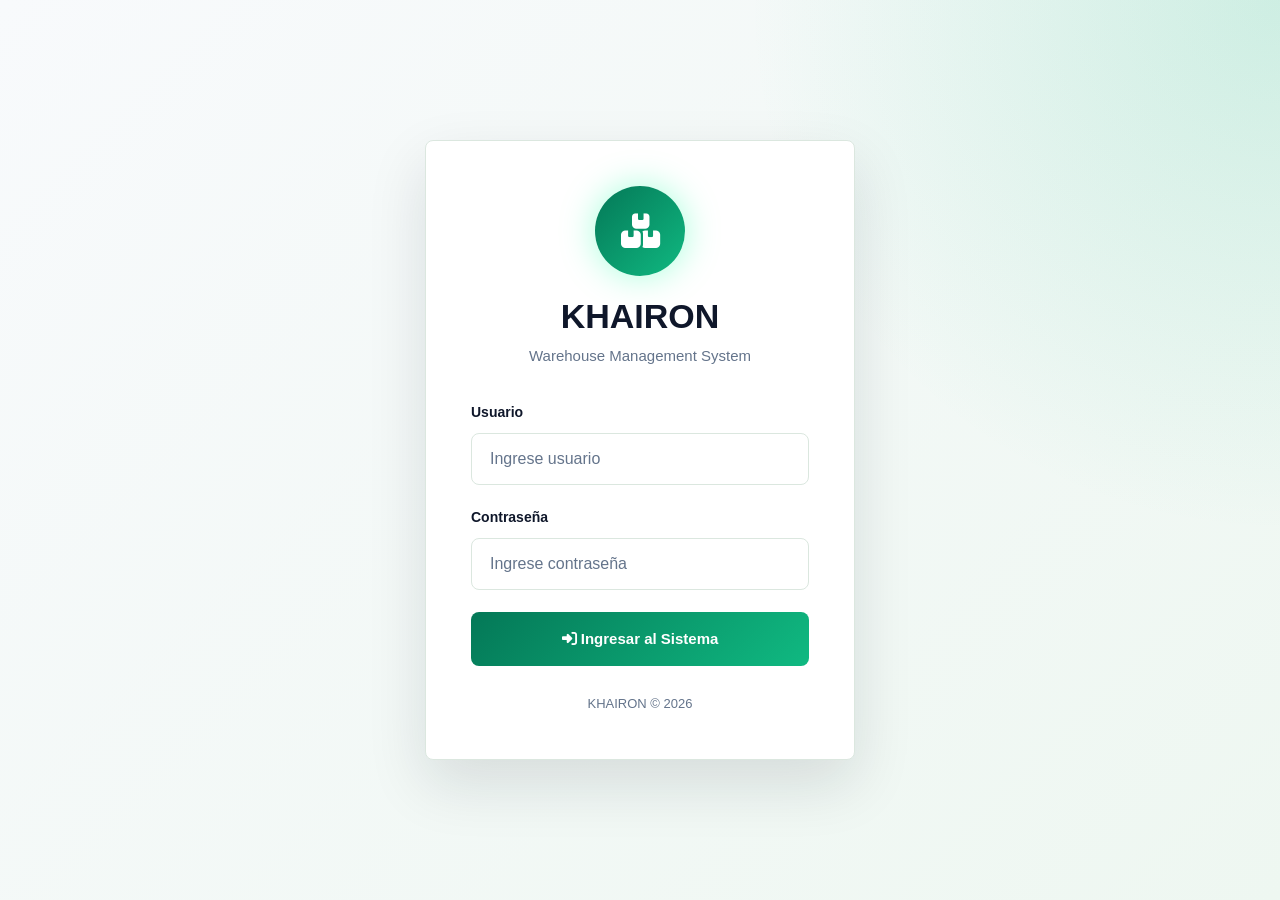
==== commit 438f04ff: "Audit and stabilize inventory KPI workflow" ====
--- a/index.html
+++ b/index.html
@@ -19,7 +19,7 @@
         href="https://cdnjs.cloudflare.com/ajax/libs/font-awesome/6.5.2/css/all.min.css">
 
     <!-- CSS -->
-    <link rel="stylesheet" href="assets/css/style.css">
+    <link rel="stylesheet" href="assets/css/style.css?v=20260702-1">
 
 </head>
 
@@ -98,7 +98,7 @@
 
     </div>
 
-    <script src="assets/js/app.js"></script>
+    <script src="assets/js/app.js?v=20260702-1"></script>
 
 </body>
 
--- a/assets/css/style.css
+++ b/assets/css/style.css
@@ -620,56 +620,6 @@
     color: #10b981;
 }
 
-/* ICONS */
-
-.card-icon{
-
-    width: 55px;
-    height: 55px;
-
-    border-radius: 14px;
-
-    display: flex;
-    justify-content: center;
-    align-items: center;
-
-    margin-bottom: 20px;
-
-    font-size: 22px;
-}
-
-.card-icon.blue{
-
-    background:
-        rgba(16,185,129,.15);
-
-    color: #10b981;
-}
-
-.card-icon.green{
-
-    background:
-        rgba(0,255,153,.15);
-
-    color: #00ff99;
-}
-
-.card-icon.red{
-
-    background:
-        rgba(255,77,77,.15);
-
-    color: #ff4d4d;
-}
-
-.card-icon.yellow{
-
-    background:
-        rgba(255,204,0,.15);
-
-    color: #ffcc00;
-}
-
 /* =========================================
    CHART CARD
 ========================================= */
@@ -788,298 +738,6 @@
     text-transform: uppercase;
 
     opacity: .7;
-}
-
-/* =========================================
-   SIDEBAR MENU
-========================================= */
-
-.sidebar-menu{
-
-    list-style: none;
-
-    padding: 0 14px;
-
-    margin: 0 0 12px 0;
-}
-
-.sidebar-menu li{
-
-    height: 52px;
-
-    display: flex;
-
-    align-items: center;
-
-    gap: 16px;
-
-    padding: 0 18px;
-
-    margin-bottom: 8px;
-
-    border-radius: 14px;
-
-    color: #d1fae5;
-
-    font-size: 15px;
-
-    font-weight: 500;
-
-    cursor: pointer;
-
-    transition: .25s ease;
-}
-
-.sidebar-menu li i{
-
-    width: 20px;
-
-    text-align: center;
-
-    font-size: 16px;
-}
-
-.sidebar-menu li:hover{
-
-    background:
-        rgba(0,255,153,.10);
-
-    color: white;
-
-    transform: translateX(4px);
-}
-
-.sidebar-menu .active{
-
-    background:
-        linear-gradient(
-            135deg,
-            #10b981,
-            #00ff99
-        );
-
-    color: #02120d;
-
-    font-weight: 700;
-
-    box-shadow:
-        0 8px 20px rgba(0,255,153,.20);
-}
-
-/* =========================================
-   KHAIRON SIDEBAR FINAL LAYER
-========================================= */
-
-.sidebar{
-
-    background:
-        linear-gradient(
-            180deg,
-            #06110d 0%,
-            #0b1f17 55%,
-            #04100c 100%
-        ) !important;
-
-    border-right: 1px solid rgba(167,243,208,.16) !important;
-
-    box-shadow:
-        18px 0 45px rgba(15,23,42,.20);
-}
-
-.sidebar-header{
-
-    padding: 26px 22px 20px 22px !important;
-
-    border-bottom: 1px solid rgba(167,243,208,.10) !important;
-}
-
-.sidebar-logo{
-
-    gap: 14px !important;
-}
-
-.sidebar-logo-icon{
-
-    width: 50px !important;
-
-    height: 50px !important;
-
-    border-radius: 14px !important;
-
-    background:
-        linear-gradient(
-            135deg,
-            #047857,
-            #10b981
-        ) !important;
-
-    color: #ffffff !important;
-
-    box-shadow:
-        0 18px 34px rgba(16,185,129,.26) !important;
-}
-
-.sidebar-logo h3{
-
-    color: #ffffff !important;
-
-    font-size: 20px !important;
-
-    letter-spacing: 1.4px !important;
-}
-
-.sidebar-logo span{
-
-    color: #8ee9bf !important;
-
-    font-size: 12px !important;
-
-    font-weight: 800 !important;
-}
-
-.sidebar-group{
-
-    margin: 16px 0 18px 0 !important;
-}
-
-.sidebar-group-title{
-
-    height: 34px !important;
-
-    padding: 0 24px !important;
-
-    color: #8ee9bf !important;
-
-    font-size: 11px !important;
-
-    font-weight: 900 !important;
-
-    letter-spacing: 1.8px !important;
-}
-
-.sidebar-menu{
-
-    padding: 0 14px !important;
-
-    margin: 0 !important;
-}
-
-.sidebar-menu.open{
-
-    max-height: 620px !important;
-}
-
-.sidebar-menu li{
-
-    height: 46px !important;
-
-    display: flex !important;
-
-    align-items: center !important;
-
-    gap: 14px !important;
-
-    margin-bottom: 7px !important;
-
-    padding: 0 14px !important;
-
-    border-radius: 14px !important;
-
-    color: #d1fae5 !important;
-
-    border: 1px solid transparent !important;
-
-    background: transparent !important;
-
-    font-size: 14px !important;
-
-    font-weight: 750 !important;
-}
-
-.sidebar-menu li i{
-
-    width: 22px !important;
-
-    height: 22px !important;
-
-    display: inline-flex !important;
-
-    align-items: center !important;
-
-    justify-content: center !important;
-
-    color: #8ee9bf !important;
-}
-
-.sidebar-menu li:hover{
-
-    transform: translateX(3px) !important;
-
-    background: rgba(16,185,129,.13) !important;
-
-    border-color: rgba(16,185,129,.20) !important;
-
-    color: #ffffff !important;
-}
-
-.sidebar-menu li.active,
-.sidebar-menu .active{
-
-    background:
-        linear-gradient(
-            135deg,
-            #047857,
-            #10b981
-        ) !important;
-
-    border-color: rgba(255,255,255,.18) !important;
-
-    color: #ffffff !important;
-
-    box-shadow:
-        0 12px 28px rgba(16,185,129,.24) !important;
-}
-
-.sidebar-menu li.active i,
-.sidebar-menu .active i{
-
-    color: #ffffff !important;
-}
-
-.sidebar-footer{
-
-    padding: 18px 18px 22px 18px !important;
-
-    border-top: 1px solid rgba(167,243,208,.10) !important;
-}
-
-.sidebar-logout{
-
-    padding: 0 !important;
-
-    margin-bottom: 14px !important;
-}
-
-.logout-btn{
-
-    border-radius: 14px !important;
-
-    background: rgba(239,68,68,.12) !important;
-
-    border: 1px solid rgba(239,68,68,.24) !important;
-
-    color: #fecaca !important;
-}
-
-.system-status{
-
-    background: rgba(16,185,129,.12) !important;
-
-    border: 1px solid rgba(16,185,129,.22) !important;
-
-    color: #8ee9bf !important;
-
-    border-radius: 14px !important;
 }
 
 /* =========================================
@@ -2044,30 +1702,827 @@
 }
 
 .validation-kpi-grid {
-    display: grid !important;
-    grid-template-columns: repeat(4, minmax(180px, 1fr)) !important;
-    gap: 16px !important;
+    display: grid;
+    grid-template-columns: repeat(4, minmax(180px, 1fr));
+    gap: 16px;
 }
 
 .validation-kpi-grid .kpi-card {
-    display: block !important;
+    display: block;
     min-height: 150px;
 }
 
 .validation-kpi-grid .kpi-label,
 .validation-kpi-grid .kpi-value,
 .validation-kpi-grid .kpi-note {
-    display: block !important;
+    display: block;
 }
 
 @media (max-width: 1100px) {
     .validation-kpi-grid {
-        grid-template-columns: repeat(2, minmax(180px, 1fr)) !important;
+        grid-template-columns: repeat(2, minmax(180px, 1fr));
     }
 }
 
 @media (max-width: 760px) {
     .validation-kpi-grid {
-        grid-template-columns: 1fr !important;
-    }
-}+        grid-template-columns: 1fr;
+    }
+}
+
+/* =========================================================
+   DASHBOARD KPI DE INVENTARIO
+   ========================================================= */
+.kpi-dashboard .main-content { padding-bottom: 40px; }
+.kpi-dashboard .kpi-topbar { align-items: center; gap: 20px; }
+.kpi-dashboard .user-box:empty { display: none; }
+.kpi-dashboard .kpi-filters {
+    display: flex;
+    align-items: end;
+    flex-wrap: wrap;
+    gap: 14px;
+    padding: 14px 16px;
+    margin-top: 18px;
+    background: #ffffff;
+    border: 1px solid var(--khairon-line);
+    border-radius: 14px;
+    box-shadow: 0 10px 25px rgba(15,23,42,.05);
+}
+.kpi-dashboard .kpi-filters label {
+    display: block;
+    margin-bottom: 6px;
+    color: var(--khairon-muted);
+    font-size: .76rem;
+    font-weight: 800;
+}
+.kpi-dashboard .kpi-filters .form-control {
+    width: 180px;
+    min-height: 38px;
+    background: #f8fafc;
+    color: var(--khairon-ink);
+    border-color: var(--khairon-line);
+}
+.kpi-dashboard .kpi-filters .btn { min-height: 38px; }
+.kpi-dashboard .client-tabs { min-width: 230px; }
+.kpi-dashboard .client-tabs .btn-group {
+    width: 100%;
+    gap: 0;
+    border-bottom: 2px solid #dbe3e8;
+}
+.kpi-dashboard .client-tabs .btn {
+    flex: 1;
+    min-height: 38px;
+    padding: 7px 16px;
+    color: #64748b;
+    background: transparent;
+    border: 0;
+    border-bottom: 3px solid transparent;
+    border-radius: 0;
+    box-shadow: none;
+}
+.kpi-dashboard .client-tabs .btn-check:checked + .btn {
+    color: var(--khairon-green-dark);
+    background: transparent;
+    border-bottom-color: var(--khairon-green-dark);
+    box-shadow: none;
+}
+.kpi-dashboard #resetFilters {
+    align-self: flex-end;
+    display: inline-flex;
+    align-items: center;
+    justify-content: center;
+    gap: 7px;
+    min-width: 110px;
+    height: 40px;
+    padding: 0 16px;
+}
+.kpi-dashboard .kpi-filters .btn-outline-light {
+    color: var(--khairon-ink);
+    border-color: #cbd5e1;
+    background: #ffffff;
+}
+.kpi-dashboard .kpi-filters .btn-check:checked + .btn-outline-light {
+    color: #ffffff;
+    background: var(--khairon-green-dark);
+    border-color: var(--khairon-green-dark);
+}
+.kpi-dashboard .kpi-metrics-grid {
+    display: grid;
+    grid-template-columns: repeat(4, minmax(0, 1fr));
+    gap: 14px;
+}
+.kpi-dashboard .kpi-metrics-grid > div { width: auto; padding: 0; }
+.kpi-dashboard .kpi-card { min-height: 142px; padding: 20px; }
+.kpi-dashboard .kpi-card .kpi-label {
+    display: block;
+    min-height: 34px;
+    color: #64748b;
+    font-size: .7rem;
+    font-weight: 800;
+    text-transform: uppercase;
+}
+.kpi-dashboard .kpi-card h2 { margin: 5px 0 8px; font-size: 2.25rem; }
+.kpi-dashboard .kpi-card p { font-size: .75rem; }
+.kpi-dashboard .kpi-card #okDetail,
+.kpi-dashboard .kpi-card #excessDetail,
+.kpi-dashboard .kpi-card #missingDetail {
+    font-size: 1rem;
+    line-height: 1.2;
+    font-weight: 800;
+}
+.kpi-dashboard .kpi-card #okDetail { color: #047857; }
+.kpi-dashboard .kpi-card #excessDetail { color: #b45309; }
+.kpi-dashboard .kpi-card #missingDetail { color: #dc2626; }
+.kpi-dashboard .kpi-panel { height: 100%; min-height: 420px; }
+.kpi-dashboard .kpi-panel .chart-header { display: flex; justify-content: space-between; align-items: start; gap: 16px; }
+.kpi-dashboard .kpi-panel .chart-header strong { color: #35d07f; font-size: 1.05rem; }
+.kpi-dashboard .kpi-panel .chart-header h4,
+.kpi-dashboard .kpi-table-section h4 { margin-bottom: 4px; font-size: 1rem; }
+.kpi-dashboard .kpi-panel .chart-header p,
+.kpi-dashboard .kpi-table-section .table-header p { margin: 0; color: #9fb0a7; font-size: .76rem; }
+.kpi-dashboard .kpi-chart-wrap { position: relative; height: 325px; margin-top: 14px; }
+.kpi-dashboard .pie-chart-wrap { height: 305px; max-width: 390px; margin: 18px auto 0; }
+.kpi-dashboard .trend-panel { min-height: 390px; }
+.kpi-dashboard .trend-chart-wrap { height: 300px; }
+.kpi-dashboard .kpi-progress { height: 8px; margin: 20px 0 18px; background: #253044; }
+.kpi-dashboard .kpi-progress .progress-bar { background: #35d07f; }
+.kpi-dashboard .client-progress { display: grid; gap: 18px; padding: 8px 0 0; overflow: visible; }
+.kpi-dashboard .client-progress-row { padding: 14px; background: rgba(255,255,255,.035); border: 1px solid rgba(255,255,255,.08); border-radius: 6px; }
+.kpi-dashboard .client-progress-heading { display: flex; justify-content: space-between; align-items: center; gap: 12px; color: #ffffff; font-size: .82rem; }
+.kpi-dashboard .client-progress-heading span { color: #35d07f; font-weight: 800; }
+.kpi-dashboard .client-progress-row small { display: block; margin-top: 8px; color: #9fb0a7; font-size: .7rem; }
+.kpi-dashboard .client-bar { height: 10px; margin-top: 10px; overflow: hidden; background: #33443b; border-radius: 4px; }
+.kpi-dashboard .client-bar i { display: block; height: 100%; background: #22c55e; border-radius: inherit; transition: width .25s ease; }
+.kpi-dashboard .client-aisles { display: grid; gap: 7px; margin-top: 14px; padding-top: 12px; border-top: 1px solid rgba(255,255,255,.08); }
+.kpi-dashboard .client-aisle-row { display: grid; grid-template-columns: 68px minmax(80px, 1fr) 96px; align-items: center; gap: 9px; color: #d1fae5; font-size: .66rem; }
+.kpi-dashboard .client-aisle-row b { color: #9fb0a7; font-weight: 600; text-align: right; font-variant-numeric: tabular-nums; white-space: nowrap; }
+.kpi-dashboard .client-aisle-bar { height: 7px; overflow: hidden; background: #33443b; border-radius: 3px; }
+.kpi-dashboard .client-aisle-bar i { display: block; height: 100%; background: #36a9e1; border-radius: inherit; transition: width .25s ease; }
+.kpi-dashboard .kpi-empty { color: #8f9bad; font-size: .82rem; text-align: center; padding: 28px 8px; }
+.kpi-dashboard .kpi-table-section { overflow: hidden; }
+.kpi-dashboard .kpi-table-section .table-header { padding-bottom: 12px; }
+.kpi-dashboard .kpi-table-section table { min-width: 760px; margin-bottom: 0; }
+.kpi-dashboard .kpi-table-section th { font-size: .7rem; white-space: nowrap; }
+.kpi-dashboard .kpi-table-section td { font-size: .78rem; }
+
+@media (max-width: 1000px) {
+    .kpi-dashboard .kpi-metrics-grid { grid-template-columns: repeat(2, minmax(0, 1fr)); }
+}
+@media (max-width: 767px) {
+    .kpi-dashboard #sidebar-container { display: none; }
+    .kpi-dashboard .main-content {
+        width: 100%;
+        min-height: 100vh;
+        margin-left: 0;
+        padding: 18px 14px 32px;
+    }
+    .kpi-dashboard .topbar .dashboard-title { font-size: 25px; }
+    .kpi-dashboard .kpi-topbar { align-items: flex-start; }
+    .kpi-dashboard .kpi-date-filter,
+    .kpi-dashboard .kpi-filters .form-control { width: 100%; }
+    .kpi-dashboard .client-tabs { width: 100%; }
+    .kpi-dashboard .kpi-filters .btn-group { width: 100%; }
+    .kpi-dashboard .kpi-filters .btn-group .btn { flex: 1; }
+    .kpi-dashboard .kpi-metrics-grid { grid-template-columns: 1fr; }
+    .kpi-dashboard .kpi-card { min-height: 120px; padding: 16px; }
+    .kpi-dashboard .kpi-card .kpi-label { min-height: 24px; }
+    .kpi-dashboard .kpi-panel { min-height: 380px; }
+    .kpi-dashboard .kpi-chart-wrap { height: 280px; }
+}
+
+/* =========================================================
+   CONSOLIDADOR DE REPORTES
+   ========================================================= */
+.consolidation-section {
+    padding: 24px;
+    background: #ffffff;
+    border: 1px solid var(--khairon-line);
+    border-radius: 18px;
+    box-shadow: 0 14px 35px rgba(15,23,42,.07);
+}
+.consolidation-header { display: flex; align-items: start; justify-content: space-between; gap: 20px; }
+.consolidation-header h3 { margin: 0 0 5px; color: var(--khairon-ink); font-size: 1.15rem; }
+.consolidation-header p { margin: 0; color: var(--khairon-muted); font-size: .82rem; }
+.consolidation-badge { flex: 0 0 auto; padding: 7px 10px; color: #047857; background: #ecfdf5; border: 1px solid #a7f3d0; border-radius: 6px; font-size: .72rem; font-weight: 800; }
+.consolidation-actions { display: grid; grid-template-columns: repeat(2, minmax(0, 1fr)); gap: 14px; margin-top: 20px; }
+.transfer-action { display: grid; grid-template-columns: 38px minmax(0, 1fr) auto; align-items: center; gap: 12px; padding: 16px; background: #f8fafc; border: 1px solid #e2e8f0; border-radius: 8px; }
+.transfer-action > i { color: #059669; font-size: 1.3rem; text-align: center; }
+.transfer-action h4 { margin: 0 0 3px; color: var(--khairon-ink); font-size: .88rem; }
+.transfer-action p { margin: 0; color: var(--khairon-muted); font-size: .72rem; }
+.transfer-action .btn { white-space: nowrap; }
+.consolidation-file-input { width: 230px; min-height: 39px; color: var(--khairon-ink); background: #ffffff; border-color: #cbd5e1; font-size: .72rem; }
+.consolidation-file-input::file-selector-button { color: #ffffff; background: var(--khairon-green-dark); border: 0; padding: 8px 10px; margin: -6px 8px -6px -10px; font-weight: 700; cursor: pointer; }
+.import-result { margin-top: 16px; padding: 11px 13px; color: #065f46; background: #ecfdf5; border-left: 4px solid #10b981; font-size: .8rem; }
+.consolidation-table { min-width: 780px; margin-bottom: 0; }
+.consolidation-table th { white-space: nowrap; }
+
+@media (max-width: 1050px) {
+    .consolidation-actions { grid-template-columns: 1fr; }
+}
+@media (max-width: 700px) {
+    .consolidation-section { padding: 16px; }
+    .consolidation-header { flex-direction: column; }
+    .transfer-action { grid-template-columns: 32px minmax(0, 1fr); }
+    .transfer-action .btn { grid-column: 1 / -1; }
+    .consolidation-file-input { grid-column: 1 / -1; width: 100%; }
+}
+
+/* =========================================================
+   NORMALIZACION GLOBAL
+   ========================================================= */
+html {
+    min-width: 320px;
+    overflow-x: hidden;
+}
+
+body {
+    line-height: 1.5;
+    text-rendering: optimizeLegibility;
+}
+
+img,
+canvas {
+    max-width: 100%;
+}
+
+button,
+input,
+select,
+textarea {
+    font: inherit;
+}
+
+button:focus-visible,
+input:focus-visible,
+select:focus-visible,
+textarea:focus-visible,
+a:focus-visible,
+[tabindex]:focus-visible {
+    outline: 3px solid rgba(16,185,129,.35);
+    outline-offset: 2px;
+}
+
+.login-card {
+    width: min(430px, calc(100vw - 32px));
+    border-radius: 8px;
+}
+
+.sidebar {
+    overflow-y: auto;
+    overflow-x: hidden;
+    box-shadow: 12px 0 30px rgba(15,23,42,.14);
+}
+
+.sidebar-header {
+    padding: 24px 20px 18px;
+}
+
+.sidebar-logo {
+    gap: 12px;
+}
+
+.sidebar-logo-icon {
+    width: 48px;
+    height: 48px;
+    flex: 0 0 48px;
+    border-radius: 8px;
+    color: #ffffff;
+}
+
+.sidebar-group {
+    margin: 14px 0;
+}
+
+.sidebar-group-title {
+    height: 34px;
+    padding: 0 22px;
+    font-size: 11px;
+    letter-spacing: 1.5px;
+}
+
+.sidebar-menu {
+    padding: 0 12px;
+}
+
+.sidebar-menu.open {
+    max-height: 620px;
+}
+
+.sidebar-menu li {
+    height: 46px;
+    gap: 12px;
+    margin-bottom: 6px;
+    padding: 0 14px;
+    border: 1px solid transparent;
+    border-radius: 8px;
+    font-size: 14px;
+    font-weight: 700;
+}
+
+.sidebar-menu li i {
+    width: 20px;
+    color: #8ee9bf;
+}
+
+.sidebar-menu li:hover {
+    transform: translateX(2px);
+    background: rgba(16,185,129,.12);
+    border-color: rgba(16,185,129,.18);
+}
+
+.sidebar-menu li.active,
+.sidebar-menu .active {
+    color: #ffffff;
+    background: linear-gradient(135deg, #047857, #10b981);
+    border-color: rgba(255,255,255,.16);
+    box-shadow: 0 8px 20px rgba(16,185,129,.20);
+}
+
+.sidebar-menu li.active i,
+.sidebar-menu .active i {
+    color: #ffffff;
+}
+
+.sidebar-footer {
+    padding: 16px;
+}
+
+.sidebar-logout {
+    padding: 0;
+    margin-bottom: 12px;
+}
+
+.logout-btn,
+.system-status,
+.dashboard-body:not(.validation-body) .btn,
+.form-control,
+.custom-input,
+.login-btn {
+    border-radius: 8px;
+}
+
+.main-content {
+    width: calc(100% - 280px);
+    min-width: 0;
+}
+
+.main-content > *,
+.row > * {
+    min-width: 0;
+}
+
+.topbar {
+    flex-wrap: wrap;
+    gap: 16px;
+}
+
+.dashboard-body:not(.validation-body) .dashboard-card,
+.dashboard-body:not(.validation-body) .upload-card,
+.dashboard-body:not(.validation-body) .search-card,
+.dashboard-body:not(.validation-body) .scanner-card,
+.dashboard-body:not(.validation-body) .table-section,
+.dashboard-body:not(.validation-body) .chart-card,
+.consolidation-section,
+.validation-context-card,
+.validation-hero,
+.validation-panel,
+.validation-kpis .dashboard-card,
+.validation-table-section {
+    border-radius: 8px;
+}
+
+.dashboard-body:not(.validation-body) .table-section,
+.validation-table-section {
+    overflow-x: auto;
+    overflow-y: hidden;
+}
+
+.dashboard-body:not(.validation-body) table,
+.validation-table-section table {
+    margin-bottom: 0;
+}
+
+.dashboard-body:not(.validation-body) th,
+.dashboard-body:not(.validation-body) td,
+.validation-table-section th,
+.validation-table-section td {
+    vertical-align: middle;
+}
+
+.form-control,
+.form-select,
+.custom-input {
+    min-width: 0;
+}
+
+@media (max-width: 1100px) {
+    .main-content {
+        padding: 22px 20px;
+    }
+
+    .topbar h2,
+    .dashboard-body:not(.validation-body) .topbar h2,
+    .dashboard-title {
+        font-size: 28px;
+    }
+
+    .validation-context-grid {
+        grid-template-columns: repeat(2, minmax(0, 1fr));
+    }
+}
+
+@media (max-width: 900px) {
+    #sidebar-container {
+        display: none;
+    }
+
+    .main-content {
+        width: 100%;
+        margin-left: 0;
+        padding: 20px 16px 32px;
+    }
+
+    .topbar {
+        align-items: flex-start;
+    }
+
+    .validation-hero,
+    .validation-brand,
+    .validation-hero-content {
+        align-items: flex-start;
+    }
+}
+
+@media (max-width: 600px) {
+    .login-card {
+        padding: 28px 22px;
+    }
+
+    .login-logo h1 {
+        font-size: 28px;
+    }
+
+    .topbar h2,
+    .dashboard-body:not(.validation-body) .topbar h2,
+    .dashboard-title {
+        font-size: 24px;
+    }
+
+    .user-box {
+        width: 100%;
+        padding: 10px 12px;
+    }
+
+    .dashboard-card,
+    .chart-card,
+    .validation-panel,
+    .validation-hero {
+        padding: 16px;
+    }
+
+    .validation-context-grid,
+    .validation-kpi-grid {
+        grid-template-columns: 1fr;
+    }
+
+    .validation-brand,
+    .validation-hero,
+    .validation-hero-content {
+        flex-direction: column;
+    }
+
+    .validation-hero-status {
+        width: 100%;
+        min-width: 0;
+    }
+}
+
+/* Controles segmentados del dashboard */
+.kpi-dashboard .client-tabs {
+    min-width: 230px;
+}
+
+.kpi-dashboard .granularity-filter {
+    min-width: 172px;
+}
+
+.kpi-dashboard .client-tabs .btn-group,
+.kpi-dashboard .granularity-filter .btn-group {
+    display: grid;
+    grid-template-columns: repeat(2, minmax(0, 1fr));
+    width: 100%;
+    min-height: 48px;
+    padding: 4px;
+    gap: 4px;
+    overflow: hidden;
+    background: #eef2f7;
+    border: 1px solid #d7dee7;
+    border-radius: 14px;
+    box-shadow: inset 0 1px 2px rgba(15, 23, 42, 0.04);
+}
+
+.kpi-dashboard .client-tabs .btn-group .btn,
+.kpi-dashboard .granularity-filter .btn-group .btn {
+    display: inline-flex;
+    align-items: center;
+    justify-content: center;
+    width: 100%;
+    min-height: 38px;
+    margin: 0;
+    padding: 7px 12px;
+    color: #475569;
+    background: transparent;
+    border: 0;
+    border-radius: 10px;
+    box-shadow: none;
+    font-size: 13px;
+    font-weight: 800;
+    line-height: 1;
+    white-space: nowrap;
+}
+
+.kpi-dashboard .client-tabs .btn-check:checked + .btn,
+.kpi-dashboard .granularity-filter .btn-check:checked + .btn {
+    color: #ffffff;
+    background: linear-gradient(135deg, #087554, #12a06f);
+    border: 0;
+    box-shadow: 0 5px 12px rgba(8, 117, 84, 0.2);
+}
+
+.kpi-dashboard .client-tabs .btn-group .btn:hover,
+.kpi-dashboard .granularity-filter .btn-group .btn:hover {
+    color: #0f172a;
+    background: rgba(255, 255, 255, 0.72);
+}
+
+.kpi-dashboard .client-tabs .btn-check:checked + .btn:hover,
+.kpi-dashboard .granularity-filter .btn-check:checked + .btn:hover {
+    color: #ffffff;
+    background: linear-gradient(135deg, #065f46, #0c8b61);
+}
+
+@media (max-width: 767px) {
+    .kpi-dashboard .granularity-filter {
+        width: 100%;
+    }
+}
+
+/* =========================================================
+   TEMA OPERATIVO - BASADO EN EL MODULO DE VALIDACION
+   ========================================================= */
+body.dashboard-body:not(.validation-body) {
+    background: #f3f6f8;
+    color: #0f172a;
+}
+
+.dashboard-body:not(.validation-body) .main-content {
+    padding: 28px;
+}
+
+.dashboard-body:not(.validation-body) .topbar {
+    position: relative;
+    align-items: center;
+    min-height: 132px;
+    margin-bottom: 22px;
+    padding: 26px;
+    overflow: hidden;
+    color: #ffffff;
+    background: linear-gradient(135deg, #0f172a 0%, #111827 58%, #087554 100%);
+    border: 1px solid rgba(255, 255, 255, 0.08);
+    border-radius: 28px;
+    box-shadow: 0 24px 60px rgba(15, 23, 42, 0.16);
+}
+
+.dashboard-body:not(.validation-body) .topbar::before {
+    content: "KHAIRON - WMS PLATFORM";
+    position: absolute;
+    top: 22px;
+    left: 26px;
+    color: rgba(255, 255, 255, 0.58);
+    font-size: 12px;
+    font-weight: 900;
+    letter-spacing: 0.08em;
+}
+
+.dashboard-body:not(.validation-body) .topbar h2,
+.dashboard-body:not(.validation-body) .dashboard-title {
+    margin: 24px 0 0;
+    color: #ffffff;
+    font-size: 34px;
+    font-weight: 900;
+    letter-spacing: 0;
+}
+
+.dashboard-body:not(.validation-body) .dashboard-subtitle,
+.dashboard-body:not(.validation-body) .topbar p {
+    color: rgba(255, 255, 255, 0.76);
+}
+
+.dashboard-body:not(.validation-body) .user-box {
+    color: #ffffff;
+    background: rgba(255, 255, 255, 0.1);
+    border: 1px solid rgba(255, 255, 255, 0.18);
+    box-shadow: none;
+    backdrop-filter: blur(8px);
+}
+
+.dashboard-body:not(.validation-body) .dashboard-card,
+.dashboard-body:not(.validation-body) .upload-card,
+.dashboard-body:not(.validation-body) .search-card,
+.dashboard-body:not(.validation-body) .scanner-card,
+.dashboard-body:not(.validation-body) .table-section,
+.dashboard-body:not(.validation-body) .consolidation-section,
+.dashboard-body:not(.validation-body) .kpi-filters,
+.dashboard-body:not(.validation-body) .kpi-card {
+    background: #ffffff;
+    border: 1px solid #e2e8f0;
+    border-radius: 20px;
+    box-shadow: 0 12px 32px rgba(15, 23, 42, 0.06);
+}
+
+.dashboard-body:not(.validation-body) .dashboard-card,
+.dashboard-body:not(.validation-body) .upload-card,
+.dashboard-body:not(.validation-body) .search-card,
+.dashboard-body:not(.validation-body) .scanner-card,
+.dashboard-body:not(.validation-body) .consolidation-section {
+    padding: 22px;
+}
+
+.dashboard-body:not(.validation-body) .kpi-card {
+    min-height: 140px;
+    padding: 20px;
+}
+
+.dashboard-body:not(.validation-body) .kpi-card.success,
+.dashboard-body:not(.validation-body) .dashboard-card.success {
+    background: linear-gradient(180deg, #ffffff, #f0fdf4);
+    border-color: rgba(22, 163, 74, 0.25);
+}
+
+.dashboard-body:not(.validation-body) .kpi-card.warning,
+.dashboard-body:not(.validation-body) .dashboard-card.warning {
+    background: #fffbeb;
+    border-color: rgba(245, 158, 11, 0.35);
+}
+
+.dashboard-body:not(.validation-body) .kpi-card.danger,
+.dashboard-body:not(.validation-body) .dashboard-card.danger {
+    background: #fef2f2;
+    border-color: rgba(220, 38, 38, 0.28);
+}
+
+.dashboard-body:not(.validation-body) .table-section,
+.dashboard-body:not(.validation-body) .consolidation-section {
+    overflow: hidden;
+}
+
+.dashboard-body:not(.validation-body) .table-responsive,
+.dashboard-body:not(.validation-body) .table-section {
+    overflow-x: auto;
+}
+
+.dashboard-body:not(.validation-body) .table {
+    --bs-table-bg: transparent;
+    --bs-table-color: #0f172a;
+    --bs-table-hover-bg: #f8fafc;
+    --bs-table-hover-color: #0f172a;
+    color: #0f172a;
+}
+
+.dashboard-body:not(.validation-body) .table > :not(caption) > * > * {
+    padding: 14px 16px;
+    color: #0f172a;
+    background: transparent;
+    border-color: #eef2f7;
+}
+
+.dashboard-body:not(.validation-body) .table-dark,
+.dashboard-body:not(.validation-body) .table-header,
+.dashboard-body:not(.validation-body) .table thead {
+    --bs-table-bg: #f8fafc;
+    --bs-table-color: #475569;
+    color: #475569;
+    background: #f8fafc;
+}
+
+.dashboard-body:not(.validation-body) .table th {
+    color: #475569;
+    font-size: 12px;
+    font-weight: 900;
+    letter-spacing: 0.04em;
+    text-transform: uppercase;
+    white-space: nowrap;
+}
+
+.dashboard-body:not(.validation-body) .form-control,
+.dashboard-body:not(.validation-body) .form-select,
+.dashboard-body:not(.validation-body) .custom-input,
+.dashboard-body:not(.validation-body) input[type="file"] {
+    min-height: 48px;
+    padding: 11px 14px;
+    color: #0f172a;
+    background-color: #ffffff;
+    border: 1px solid #d7dee7;
+    border-radius: 14px;
+    box-shadow: none;
+}
+
+.dashboard-body:not(.validation-body) .form-control:focus,
+.dashboard-body:not(.validation-body) .form-select:focus,
+.dashboard-body:not(.validation-body) .custom-input:focus {
+    border-color: #0f9f73;
+    box-shadow: 0 0 0 4px rgba(15, 159, 115, 0.12);
+}
+
+.dashboard-body:not(.validation-body) .btn,
+.dashboard-body:not(.validation-body) .search-btn {
+    min-height: 44px;
+    padding: 10px 18px;
+    border-radius: 14px;
+    font-weight: 800;
+}
+
+.dashboard-body:not(.validation-body) .btn-primary,
+.dashboard-body:not(.validation-body) .btn-success,
+.dashboard-body:not(.validation-body) .search-btn {
+    color: #ffffff;
+    background: linear-gradient(135deg, #087554, #12a06f);
+    border-color: transparent;
+    box-shadow: 0 10px 22px rgba(8, 117, 84, 0.18);
+}
+
+.dashboard-body:not(.validation-body) .btn-primary:hover,
+.dashboard-body:not(.validation-body) .btn-success:hover,
+.dashboard-body:not(.validation-body) .search-btn:hover {
+    background: linear-gradient(135deg, #065f46, #0c8b61);
+}
+
+.dashboard-body:not(.validation-body) .chart-card,
+.dashboard-body:not(.validation-body) .kpi-panel {
+    color: #ffffff;
+    background: linear-gradient(145deg, #0f172a 0%, #10281f 100%);
+    border: 1px solid rgba(18, 160, 111, 0.28);
+    border-radius: 22px;
+    box-shadow: 0 18px 42px rgba(15, 23, 42, 0.14);
+}
+
+.dashboard-body:not(.validation-body) .chart-header h4,
+.dashboard-body:not(.validation-body) .kpi-panel h3,
+.dashboard-body:not(.validation-body) .kpi-panel h4 {
+    color: #ffffff;
+}
+
+.dashboard-body:not(.validation-body) .progress {
+    overflow: hidden;
+    background: #e2e8f0;
+    border-radius: 999px;
+}
+
+.dashboard-body:not(.validation-body) .progress-bar {
+    background: linear-gradient(90deg, #087554, #20c987);
+}
+
+@media (max-width: 1100px) {
+    .dashboard-body:not(.validation-body) .main-content {
+        padding: 22px 20px;
+    }
+
+    .dashboard-body:not(.validation-body) .topbar h2,
+    .dashboard-body:not(.validation-body) .dashboard-title {
+        font-size: 30px;
+    }
+}
+
+@media (max-width: 900px) {
+    .dashboard-body:not(.validation-body) .main-content {
+        padding: 20px 16px 32px;
+    }
+}
+
+@media (max-width: 600px) {
+    .dashboard-body:not(.validation-body) .topbar {
+        min-height: 0;
+        padding: 24px 20px;
+        border-radius: 20px;
+    }
+
+    .dashboard-body:not(.validation-body) .topbar::before {
+        top: 18px;
+        left: 20px;
+    }
+
+    .dashboard-body:not(.validation-body) .topbar h2,
+    .dashboard-body:not(.validation-body) .dashboard-title {
+        margin-top: 22px;
+        font-size: 26px;
+    }
+
+    .dashboard-body:not(.validation-body) .dashboard-card,
+    .dashboard-body:not(.validation-body) .upload-card,
+    .dashboard-body:not(.validation-body) .search-card,
+    .dashboard-body:not(.validation-body) .scanner-card,
+    .dashboard-body:not(.validation-body) .consolidation-section {
+        padding: 18px;
+        border-radius: 16px;
+    }
+}
